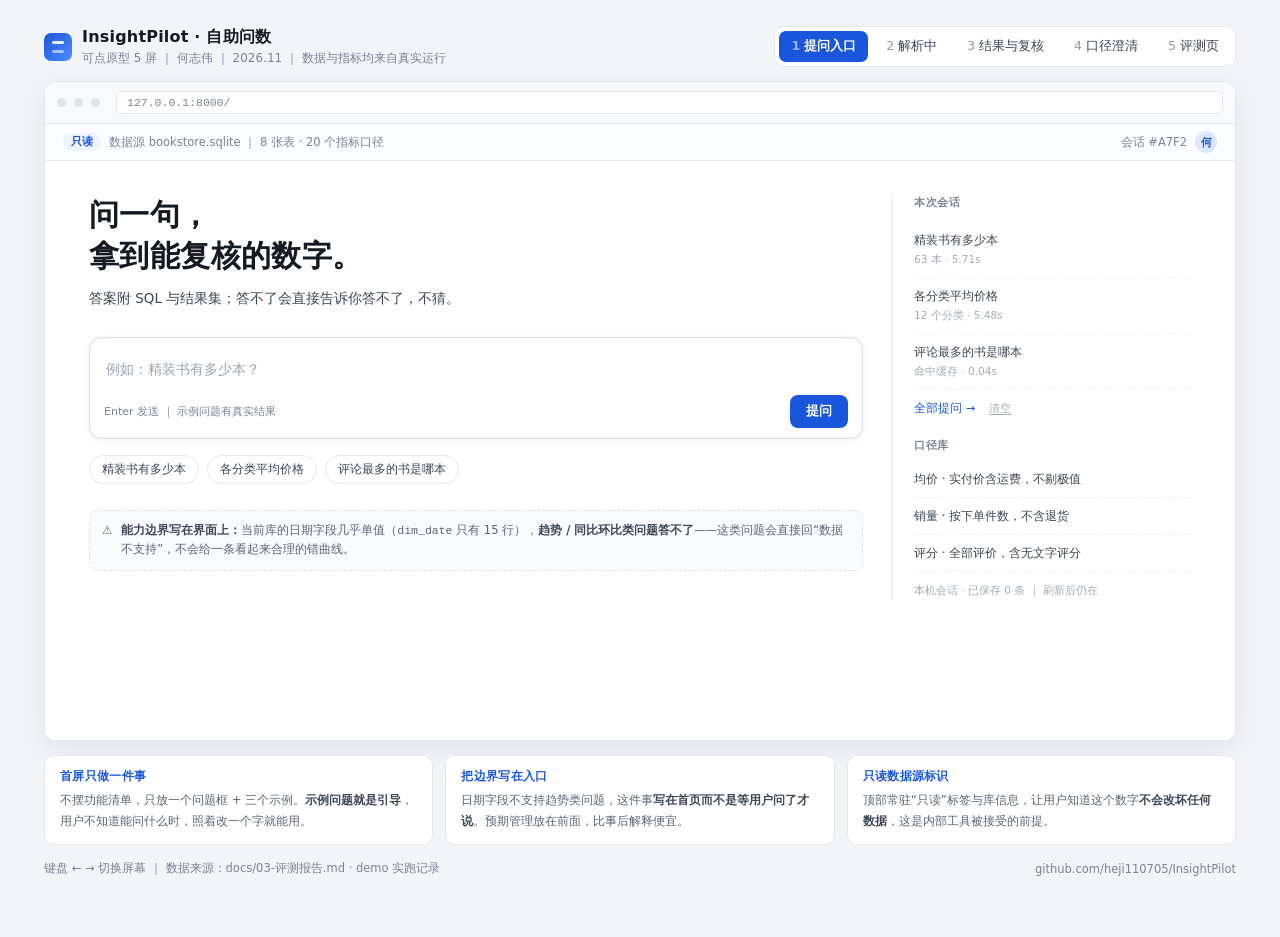
==== prototype/index.html @ 99d11449 "原型：手机端标签栏改为换行，五项全部可见" ====
<!DOCTYPE html>
<html lang="zh-CN">
<head>
<meta charset="utf-8">
<meta name="viewport" content="width=device-width, initial-scale=1">
<title>InsightPilot · 可点原型（5 屏）</title>
<style>
  :root{
    --blue:#1a56db; --blue-weak:#eef4ff; --ink:#141a22; --ink2:#3d4655; --mut:#7b8494;
    --line:#e3e8ef; --bg:#f2f4f8; --ok:#0f7b4f; --ok-weak:#e9f7f0; --warn:#a8620a; --warn-weak:#fdf4e3;
  }
  *{box-sizing:border-box}
  html,body{margin:0;padding:0;background:var(--bg);color:var(--ink);
    font-family:"Microsoft YaHei","PingFang SC",system-ui,-apple-system,sans-serif;}
  .wrap{max-width:1240px;margin:0 auto;padding:26px 24px 60px;}

  /* 顶部 */
  .top{display:flex;align-items:flex-end;justify-content:space-between;gap:20px;flex-wrap:wrap;margin-bottom:14px;}
  .brand{display:flex;align-items:center;gap:10px;}
  .logo{width:28px;height:28px;border-radius:7px;background:linear-gradient(135deg,#1a56db,#4f8bff);position:relative;}
  .logo::after{content:"";position:absolute;inset:8px 8px auto;height:3px;border-radius:2px;background:#fff;opacity:.9;}
  .logo::before{content:"";position:absolute;left:8px;right:8px;bottom:8px;height:3px;border-radius:2px;background:#fff;opacity:.55;}
  h1.title{font-size:16px;margin:0;font-weight:700;letter-spacing:.2px;}
  .sub{font-size:12px;color:var(--mut);margin-top:2px;}
  .tabs{display:flex;gap:6px;background:#fff;border:1px solid var(--line);padding:4px;border-radius:10px;}
  .tab{border:0;background:transparent;font-family:inherit;font-size:12.5px;color:var(--ink2);
    padding:7px 12px;border-radius:7px;cursor:pointer;transition:.15s;white-space:nowrap;}
  .tab:hover{background:#f4f6fa;}
  .tab.on{background:var(--blue);color:#fff;font-weight:700;}
  .tab .n{opacity:.55;margin-right:4px;font-variant-numeric:tabular-nums;}

  /* 画板 */
  .board{background:#fff;border:1px solid var(--line);border-radius:12px;overflow:hidden;box-shadow:0 8px 26px rgba(18,28,45,.07);}
  .chrome{display:flex;align-items:center;gap:8px;padding:9px 12px;background:#f7f9fc;border-bottom:1px solid var(--line);}
  .dot{width:9px;height:9px;border-radius:50%;background:#dfe4ec;}
  .url{flex:1;margin-left:8px;font-size:11.5px;color:var(--mut);background:#fff;border:1px solid var(--line);
    border-radius:6px;padding:4px 10px;font-family:ui-monospace,Consolas,monospace;}
  .stage{position:relative;height:616px;background:#fff;overflow:hidden;}
  .screen{position:absolute;inset:0;display:none;flex-direction:column;}
  .screen.on{display:flex;}

  /* 通用组件 */
  .sbar{display:flex;align-items:center;justify-content:space-between;padding:7px 18px;border-bottom:1px solid var(--line);
    font-size:11.5px;color:var(--mut);background:#fcfdfe;}
  .sbar .l{display:flex;align-items:center;gap:8px;}
  .pill{background:var(--blue-weak);color:var(--blue);border-radius:999px;padding:2px 8px;font-size:10.5px;font-weight:700;}
  .pill.ok{background:var(--ok-weak);color:var(--ok);}
  .pill.warn{background:var(--warn-weak);color:var(--warn);}
  .ava{width:22px;height:22px;border-radius:50%;background:#dbe6ff;color:var(--blue);font-size:11px;
    display:grid;place-items:center;font-weight:700;}

  /* S1 首页 */
  .hero{flex:1;display:grid;grid-template-columns:1fr 300px;gap:28px;padding:34px 44px 26px;align-items:start;}
  .hero h2{font-size:30px;line-height:1.35;margin:0 0 10px;letter-spacing:.4px;}
  .hero p.lead{font-size:13.5px;color:var(--ink2);line-height:1.85;margin:0 0 26px;}
  .askbox{border:1.5px solid #d6dde8;border-radius:12px;padding:14px 14px 10px;background:#fff;
    box-shadow:0 2px 10px rgba(20,30,50,.04);}
  .askbox .ph{font-size:13.5px;color:#9aa4b2;padding:6px 2px 16px;}
  .askrow{display:flex;align-items:center;justify-content:space-between;}
  .askrow .hint{font-size:11px;color:var(--mut);}
  .btn{background:var(--blue);color:#fff;border:0;border-radius:8px;padding:8px 16px;font-size:12.5px;
    font-family:inherit;font-weight:700;cursor:pointer;}
  .btn.ghost{background:#fff;color:var(--ink2);border:1px solid var(--line);font-weight:400;}
  .chips{display:flex;gap:8px;margin-top:16px;flex-wrap:wrap;}
  .chipx{border:1px solid var(--line);background:#fff;border-radius:999px;padding:6px 12px;font-size:11.5px;
    color:var(--ink2);cursor:pointer;}
  .chipx:hover{border-color:#bcd0f5;color:var(--blue);}
  .edge{margin-top:26px;display:flex;gap:9px;align-items:flex-start;background:#fafbfd;border:1px dashed #dbe1ea;
    border-radius:9px;padding:10px 12px;font-size:11.5px;color:#5b6575;line-height:1.7;}
  .edge b{color:#3d4655;}
  .side{border-left:1px solid var(--line);padding-left:22px;}
  .side h4{font-size:11px;color:var(--mut);font-weight:700;letter-spacing:.6px;margin:0 0 12px;text-transform:uppercase;}
  .qitem{padding:9px 0;border-bottom:1px dashed #eceff4;font-size:12px;color:var(--ink2);line-height:1.5;}
  .qitem span{display:block;font-size:10.5px;color:#a2abb8;margin-top:3px;}

  /* S2 解析 */
  .qbar{padding:22px 34px 16px;border-bottom:1px solid var(--line);}
  .bubble{display:inline-block;background:var(--blue);color:#fff;font-size:13.5px;padding:10px 15px;border-radius:12px 12px 12px 3px;}
  .split{flex:1;display:grid;grid-template-columns:1fr 340px;gap:0;overflow:hidden;}
  .steps{padding:20px 30px;overflow:auto;}
  .step{display:flex;gap:12px;padding:11px 0;position:relative;}
  .step:not(:last-child)::before{content:"";position:absolute;left:9px;top:32px;bottom:-2px;width:1.5px;background:#e8ecf2;}
  .mk{width:19px;height:19px;border-radius:50%;flex:0 0 19px;display:grid;place-items:center;font-size:10px;
    background:#e8ecf2;color:#9aa4b2;font-weight:700;z-index:1;}
  .step.done .mk{background:var(--ok);color:#fff;}
  .step.run .mk{background:var(--blue);color:#fff;}
  .step h5{margin:1px 0 3px;font-size:12.8px;font-weight:700;color:var(--ink);}
  .step p{margin:0;font-size:11.5px;color:#6b7484;line-height:1.65;}
  .step.todo h5,.step.todo p{color:#a8b1bd;}
  .spin{display:inline-block;width:9px;height:9px;border:1.6px solid rgba(255,255,255,.45);
    border-top-color:#fff;border-radius:50%;animation:sp .8s linear infinite;}
  @keyframes sp{to{transform:rotate(360deg)}}
  .trace{border-left:1px solid var(--line);background:#fbfcfe;padding:16px 18px;overflow:auto;}
  .trace h4{font-size:10.5px;color:var(--mut);margin:0 0 10px;letter-spacing:.6px;}
  .log{font-family:ui-monospace,Consolas,monospace;font-size:10.5px;line-height:1.9;color:#54606f;white-space:pre-wrap;}

  /* S3 结果 */
  .res{flex:1;display:grid;grid-template-columns:1fr 300px;overflow:hidden;}
  .resmain{padding:22px 32px;overflow:auto;}
  .sum{font-size:12.5px;color:var(--mut);}
  .big{font-size:52px;font-weight:700;line-height:1.05;letter-spacing:-1px;margin:6px 0 4px;}
  .big small{font-size:15px;font-weight:400;color:var(--ink2);letter-spacing:0;margin-left:8px;}
  .concl{font-size:13.5px;line-height:1.8;color:var(--ink);margin:2px 0 16px;}
  table.rt{width:100%;border-collapse:collapse;font-size:12px;margin-top:4px;}
  table.rt th{background:#f6f8fb;color:#4a5566;font-weight:700;text-align:left;padding:7px 10px;border-bottom:1px solid var(--line);}
  table.rt td{padding:8px 10px;border-bottom:1px solid #f0f3f7;font-variant-numeric:tabular-nums;}
  .meta2{font-size:10.5px;color:#9aa4b2;margin-top:6px;}
  .code{margin-top:14px;background:#0f1720;border-radius:9px;padding:12px 14px;position:relative;}
  .code .t{font-size:10px;color:#7f8c9b;letter-spacing:.8px;margin-bottom:7px;}
  .code pre{margin:0;font-family:ui-monospace,Consolas,monospace;font-size:11.5px;line-height:1.75;color:#d6e2f0;white-space:pre-wrap;}
  .code .k{color:#7fb3ff;} .code .s{color:#8fd6a8;}
  .note{margin-top:12px;font-size:11px;color:#6b7484;line-height:1.8;background:#fafbfd;border-radius:8px;padding:9px 11px;border:1px solid #eef1f6;}
  .note b{color:var(--ink2);}
  .acts{display:flex;gap:8px;margin-top:14px;}
  .act{font-size:11.5px;color:var(--ink2);border:1px solid var(--line);background:#fff;border-radius:7px;padding:6px 11px;cursor:pointer;}

  /* S4 澄清 */
  .clar{padding:24px 34px;flex:1;overflow:auto;}
  .warnbar{display:flex;gap:10px;background:var(--warn-weak);border:1px solid #f3e2c0;border-radius:9px;
    padding:11px 13px;font-size:12px;color:#7a4a06;line-height:1.7;margin:16px 0 6px;}
  .opts{display:grid;gap:9px;margin-top:14px;}
  .opt{display:flex;align-items:flex-start;gap:11px;border:1.4px solid var(--line);border-radius:10px;padding:12px 14px;cursor:pointer;background:#fff;}
  .opt.on{border-color:var(--blue);background:#f7faff;}
  .radio{width:15px;height:15px;border-radius:50%;border:1.6px solid #c8d1de;flex:0 0 15px;margin-top:2px;position:relative;}
  .opt.on .radio{border-color:var(--blue);}
  .opt.on .radio::after{content:"";position:absolute;inset:3.2px;border-radius:50%;background:var(--blue);}
  .opt h5{margin:0 0 3px;font-size:12.8px;}
  .opt p{margin:0;font-size:11.3px;color:#6b7484;line-height:1.6;}
  .footbar{margin-top:20px;display:flex;align-items:center;justify-content:space-between;gap:12px;
    border-top:1px solid var(--line);padding-top:14px;}

  /* S5 评测 */
  .eval{padding:22px 32px;flex:1;overflow:auto;}
  .cards{display:grid;grid-template-columns:repeat(4,1fr);gap:12px;}
  .kpi{border:1px solid var(--line);border-radius:10px;padding:13px 14px;background:#fff;}
  .kpi .lb{font-size:10.5px;color:var(--mut);letter-spacing:.4px;}
  .kpi .v{font-size:24px;font-weight:700;margin-top:5px;letter-spacing:-.5px;}
  .kpi .d{font-size:10.5px;color:var(--ok);margin-top:3px;}
  table.ev{width:100%;border-collapse:collapse;font-size:12px;margin-top:18px;}
  table.ev th{background:#f6f8fb;color:#4a5566;text-align:left;padding:8px 10px;border-bottom:1px solid var(--line);font-size:11.5px;}
  table.ev td{padding:8px 10px;border-bottom:1px solid #f0f3f7;font-variant-numeric:tabular-nums;}
  table.ev tr.best td{background:#f4fbf7;font-weight:700;}
  .cap{font-size:11px;color:#6b7484;margin-top:12px;line-height:1.8;}
  .bars{display:grid;grid-template-columns:repeat(6,1fr);gap:14px;margin-top:10px;align-items:end;}
  .bar .bt{height:64px;background:#f1f4f9;border-radius:5px;display:flex;align-items:flex-end;overflow:hidden;}
  .bar .bt i{display:block;width:100%;background:linear-gradient(180deg,#4f8bff,#1a56db);border-radius:5px;transition:.3s;}
  .bar span{display:block;text-align:center;font-size:10.5px;color:#7b8494;margin-top:5px;font-variant-numeric:tabular-nums;}

  /* 说明区 */
  .notes{margin-top:14px;display:grid;grid-template-columns:repeat(3,1fr);gap:12px;}
  .ncard{background:#fff;border:1px solid var(--line);border-radius:10px;padding:13px 15px;}
  .ncard h6{margin:0 0 6px;font-size:11.5px;color:var(--blue);letter-spacing:.3px;}
  .ncard p{margin:0;font-size:11.8px;color:#5b6575;line-height:1.75;}
  .ncard p b{color:var(--ink2);}
  .foot{display:flex;justify-content:space-between;align-items:center;margin-top:16px;font-size:11.5px;color:var(--mut);}
  @media (max-width:1100px){
    .stage{height:auto;min-height:616px}
    .hero,.split,.res{grid-template-columns:1fr}
    .side,.trace{border-left:0;border-top:1px solid var(--line)}
    .cards{grid-template-columns:repeat(2,1fr)}
    .notes{grid-template-columns:1fr}
  }

  /* 手机：HR 大概率用手机点开，优先保证不溢出、能读、能点 */
  @media (max-width:640px){
    html,body{overflow-x:hidden;max-width:100vw}
    .wrap{padding:14px 12px 34px}
    .top{margin-bottom:10px;gap:10px}
    h1.title{font-size:15px}
    .sub{font-size:11px;line-height:1.5}
    .tabs{width:100%;flex-wrap:wrap;gap:6px;justify-content:flex-start;overflow:visible}
    .tabs::-webkit-scrollbar{display:none}
    .tab{flex:0 0 auto;font-size:12px;padding:7px 10px}
    .stage{height:auto;min-height:0;overflow:visible}
    .screen{position:static;inset:auto}
    .hero{padding:20px 16px 18px;gap:18px}
    .hero h2{font-size:22px;line-height:1.42;margin-bottom:8px}
    .hero p.lead{font-size:12.5px;line-height:1.75;margin-bottom:18px}
    .side{padding-left:0;padding-top:16px}
    .split,.res{overflow:visible}
    .res>*,.split>*{min-width:0}
    .trace{padding:12px 14px;border-left:0}
    .cards{grid-template-columns:1fr}
    .notes{grid-template-columns:1fr}
    .sbar{padding:6px 12px;gap:8px;flex-wrap:wrap}
    table{font-size:11px}
    td,th{padding:5px 6px}
    pre,.sql,.code,code{font-size:11px;overflow-x:auto}
    .board{border-radius:10px}
    .chrome{padding:7px 10px}
    .url{font-size:10.5px;padding:3px 8px}
    img{max-width:100%}
    .acts{flex-wrap:wrap;gap:7px}
    .act{flex:0 0 auto;white-space:nowrap;font-size:11px;padding:6px 10px}
  }
  /* ---------- 会话存储（本机持久化） ---------- */
  .askbox input.qin{width:100%;border:0;outline:0;background:transparent;font-family:inherit;
    font-size:13.5px;color:var(--ink);padding:6px 2px 14px;line-height:1.7;}
  .askbox input.qin::placeholder{color:#9aa4b2;}
  .askbox.err{border-color:#e2b0a6;background:#fffbfa;}
  .qmsg{font-size:11.5px;line-height:1.65;padding:7px 10px;border-radius:6px;margin-top:10px;
    background:#fdf2ef;border-left:2.5px solid #d97757;color:#8f3a26;}
  .qmsg.ok{background:#eff8f3;border-left-color:#35a06a;color:#1f6b45;}
  .qmsg b{font-weight:700;}
  .sidenote{font-size:10.5px;color:#a2abb8;margin-top:10px;line-height:1.65;}
  .clearx{font-size:10.5px;color:#a2abb8;cursor:pointer;border:0;background:0;padding:0;
    font-family:inherit;text-decoration:underline;text-underline-offset:2px;}
  .clearx:hover{color:#d97757;}
  .qitem.mine span{color:#4f7fbf;}
  .qitem.miss span{color:#c0705a;}
  .flash{animation:fl 1.2s ease;}
  @keyframes fl{0%{background:#eef4ff}100%{background:transparent}}
</style>
</head>
<body>
<div class="wrap">

  <div class="top">
    <div class="brand">
      <div class="logo"></div>
      <div>
        <h1 class="title">InsightPilot · 自助问数</h1>
        <div class="sub">可点原型 5 屏 ｜ 何志伟 ｜ 2026.11 ｜ 数据与指标均来自真实运行</div>
      </div>
    </div>
    <div class="tabs" id="tabs">
      <button class="tab on" data-i="0"><span class="n">1</span>提问入口</button>
      <button class="tab" data-i="1"><span class="n">2</span>解析中</button>
      <button class="tab" data-i="2"><span class="n">3</span>结果与复核</button>
      <button class="tab" data-i="3"><span class="n">4</span>口径澄清</button>
      <button class="tab" data-i="4"><span class="n">5</span>评测页</button>
    </div>
  </div>

  <div class="board">
    <div class="chrome">
      <div class="dot"></div><div class="dot"></div><div class="dot"></div>
      <div class="url" id="url">127.0.0.1:8000/</div>
    </div>

    <div class="stage" id="stage">

      <!-- ============ 1 首页 ============ -->
      <section class="screen on">
        <div class="sbar">
          <div class="l"><span class="pill">只读</span><span>数据源 bookstore.sqlite ｜ 8 张表 · 20 个指标口径</span></div>
          <div class="l"><span>会话 #A7F2</span><span class="ava">何</span></div>
        </div>
        <div class="hero">
          <div>
            <h2>问一句，<br>拿到能复核的数字。</h2>
            <p class="lead">答案附 SQL 与结果集；答不了会直接告诉你答不了，不猜。</p>
            <div class="askbox" id="askbox">
              <input class="qin" id="qin" type="text" autocomplete="off" spellcheck="false"
                     placeholder="例如：精装书有多少本？" aria-label="输入你的问题">
              <div class="askrow">
                <div class="hint">Enter 发送 ｜ 示例问题有真实结果</div>
                <button class="btn" id="askbtn">提问</button>
              </div>
            </div>
            <div class="qmsg" id="qmsg" hidden></div>
            <div class="chips">
              <div class="chipx">精装书有多少本</div>
              <div class="chipx">各分类平均价格</div>
              <div class="chipx">评论最多的书是哪本</div>
            </div>
            <div class="edge">
              <div>⚠</div>
              <div><b>能力边界写在界面上：</b>当前库的日期字段几乎单值（<code>dim_date</code> 只有 15 行），<b>趋势 / 同比环比类问题答不了</b>——这类问题会直接回“数据不支持”，不会给一条看起来合理的错曲线。</div>
            </div>
          </div>
          <div class="side">
            <h4>本次会话</h4>
            <div id="turns"></div>
            <div style="margin-top:12px;display:flex;align-items:center;gap:14px">
              <span style="font-size:11.5px;color:var(--blue)">全部提问 →</span>
              <button class="clearx" id="clear" type="button">清空</button>
            </div>
            <h4 style="margin:22px 0 8px">口径库</h4>
            <div id="calibers"></div>
            <div class="sidenote" id="storenote">会话记录加载中…</div>
          </div>
        </div>
      </section>

      <!-- ============ 2 解析中 ============ -->
      <section class="screen">
        <div class="qbar"><div class="bubble">精装书有多少本？</div></div>
        <div class="split">
          <div class="steps">
            <div class="step done"><div class="mk">✓</div><div><h5>理解意图</h5><p>query ｜ 单轮问数 ｜ 无歧义，直接进入取数</p></div></div>
            <div class="step done"><div class="mk">✓</div><div><h5>召回语义层</h5><p>8 张表卡片命中 3 张 ｜ 20 个指标命中 2 个 ｜ 24 条范例 SQL 取 2 条 ｜ token 预算裁剪后 1.8k</p></div></div>
            <div class="step done"><div class="mk">✓</div><div><h5>生成 SQL</h5><p>选中 <code>dim_book</code>，投影 binding + count，条件 binding = '精装'</p></div></div>
            <div class="step done"><div class="mk">✓</div><div><h5>安全校验</h5><p>单条 SELECT ✓ ｜ 表白名单 ✓ ｜ 无 CTE ｜ 已补 LIMIT 5000 ｜ 只读连接</p></div></div>
            <div class="step run"><div class="mk"><span class="spin"></span></div><div><h5>执行查询</h5><p>只读 URI 执行中…</p></div></div>
            <div class="step todo"><div class="mk">6</div><div><h5>解读与自检</h5><p>判型 → 选图 → 结论绑定结果集 → Critic 三查</p></div></div>
            <div class="note" style="margin-left:31px;margin-top:6px">本次执行限时 30s；超时会中止并保留 trace，不会留下半截结果。</div>
          </div>
          <div class="trace">
            <h4>实时 TRACE</h4>
            <div class="log">[00.00] intent       query / single
[00.31] recall       tables=3 metrics=2
[00.31] recall       fewshots=2 tokens=1832
[00.94] sql_gen      dim_book / 42 tok
[00.95] guard        select=1 tables=ok
[00.96] guard        limit=5000 readonly
[01.02] execute      running ...
</div>
          </div>
        </div>
      </section>

      <!-- ============ 3 结果 ============ -->
      <section class="screen">
        <div class="sbar">
          <div class="l"><span>精装书有多少本？</span></div>
          <div class="l"><span class="pill ok">已复核</span><span>5.71s</span></div>
        </div>
        <div class="res">
          <div class="resmain">
            <div class="sum">共 1 行结果</div>
            <div class="big">63<small>本</small></div>
            <div class="concl">当前库共有 <b>63 本精装书</b>，占全部在架图书的 12.9%。</div>

            <table class="rt">
              <tr><th style="width:45%">binding（装帧）</th><th>count</th></tr>
              <tr><td>精装</td><td>63</td></tr>
            </table>
            <div class="meta2">返回 1 行 · 耗时 5.71s · 缓存未命中 · 扫描行数 494</div>

            <div class="code">
              <div class="t">生成的 SQL（可复制复核）</div>
<pre><span class="k">SELECT</span> COUNT(*) <span class="k">AS</span> count
<span class="k">FROM</span> dim_book
<span class="k">WHERE</span> binding = <span class="s">'精装'</span>;</pre>
            </div>

            <div class="note"><b>口径脚注：</b>装帧取自 <code>dim_book.binding</code>，“精装”不含“精装典藏”等变体；统计范围为全部在架图书，不做时间过滤。</div>

            <div class="acts">
              <div class="act">复制 SQL</div><div class="act">导出 CSV</div><div class="act">看执行计划</div><div class="act">换口径重算</div><div class="act">看本轮 trace</div>
            </div>
            <div style="margin-top:20px;font-size:11px;color:#9aa4b2;letter-spacing:.4px">你可能还想问</div>
            <div class="chips" style="margin-top:8px">
              <div class="chipx">平装有多少本</div>
              <div class="chipx">精装与平装的平均价格差多少</div>
              <div class="chipx">精装书里评分最高的是哪本</div>
            </div>
          </div>
          <div class="trace">
            <h4>本轮节点耗时</h4>
            <div class="log">intent      310 ms
recall      630 ms
sql_gen     630 ms
guard        20 ms
execute    4120 ms
interpret    — 
</div>
            <div style="margin-top:14px;font-size:11px;color:#6b7484;line-height:1.8">
              数字由代码计算并回查结果集，模型不口述数字；自检不通过会打回重算。
            </div>
          </div>
        </div>
      </section>

      <!-- ============ 4 口径澄清 ============ -->
      <section class="screen">
        <div class="qbar"><div class="bubble">各分类平均价格</div></div>
        <div class="clar">
          <div class="warnbar">
            <div>◐</div>
            <div><b>已采用默认口径并标注：</b>均价 = 实付价（含运费），不剔除极值。结果会带这句脚注；如需调整可在下方切换，或直接按默认出结果。</div>
          </div>

          <div class="opts">
            <label class="opt on"><div class="radio"></div><div>
              <h5>默认口径（推荐）</h5>
              <p>均价 = 实付价含运费；不剔除极值；统计全部在架图书。与团队既有报表口径一致。</p>
            </div></label>
            <label class="opt"><div class="radio"></div><div>
              <h5>剔除极值（1% – 99%）</h5>
              <p>适合比较不同分类的价格中枢，避免单品极端价格拉高均值。</p>
            </div></label>
            <label class="opt"><div class="radio"></div><div>
              <h5>仅统计在架图书</h5>
              <p>排除下架与缺货书目，适合对外汇报。</p>
            </div></label>
          </div>

          <div class="footbar">
            <div style="font-size:11.3px;color:#6b7484;line-height:1.7;max-width:440px">
              只有<b>涉及不同表、会算错数</b>时才回问用户；其余一律给默认口径 + 脚注。
              连问三次以上，用户就不会再用第二次。
            </div>
            <div style="display:flex;gap:8px">
              <button class="btn ghost">改完再算</button>
              <button class="btn">按默认口径出结果</button>
            </div>
          </div>
        </div>
      </section>

      <!-- ============ 5 评测页 ============ -->
      <section class="screen">
        <div class="sbar">
          <div class="l"><span>评测 /eval</span><span class="pill">60 题 × 4 配置 × 2 轮</span></div>
          <div class="l"><span>最近一次：2026.11</span></div>
        </div>
        <div class="eval">
          <div class="cards">
            <div class="kpi"><div class="lb">答对率 EX</div><div class="v">50.0%</div><div class="d">规则基线 18.3% → 2.7×</div></div>
            <div class="kpi"><div class="lb">p50 延迟</div><div class="v">5.75s</div><div class="d">同问命中缓存 0.04s</div></div>
            <div class="kpi"><div class="lb">单题成本</div><div class="v">¥0.0052</div><div class="d">全链路 token 记账</div></div>
            <div class="kpi"><div class="lb">安全用例</div><div class="v">54 / 54</div><div class="d">写操作 / ATTACH / PRAGMA 全拦截</div></div>
          </div>

          <table class="ev">
            <tr><th style="width:34%">配置</th><th>答对率 EX</th><th>p50</th><th>单题成本</th></tr>
            <tr class="best"><td>full（完整 6 Agent）</td><td>50.0%（30/60）</td><td>5748 ms</td><td>¥0.0052</td></tr>
            <tr><td>no_critic（关闭自检）</td><td>50.0%（30/60）</td><td>5391 ms</td><td>¥0.0052</td></tr>
            <tr><td>no_schema（去掉相关性排序）</td><td>46.7%（28/60）</td><td>5616 ms</td><td>¥0.0056</td></tr>
            <tr><td>single（单 Agent）</td><td>45.0%（27/60）</td><td>—</td><td>—</td></tr>
            <tr><td>规则基线（正则 + 模板）</td><td>18.3%</td><td>—</td><td>—</td></tr>
          </table>

          <div class="cap">
            <b>怎么用这张表：</b>两轮重复运行的波动是 <b>0 – 3.4pp</b>，所以小于 3.4 个百分点的差异不算改进；
            full 与 no_critic 同为 50.0%，说明当前题集上自检环节还没带来净收益——这一条已记入 V2 待办，而不是从表里删掉。
            <div style="margin-top:20px;font-size:11px;color:#9aa4b2;letter-spacing:.4px">按难度分 6 档（每档 10 题，由易到难）</div>
            <div class="bars">
              <div class="bar"><div class="bt"><i style="height:90%"></i></div><span>90%</span></div>
              <div class="bar"><div class="bt"><i style="height:70%"></i></div><span>70%</span></div>
              <div class="bar"><div class="bt"><i style="height:60%"></i></div><span>60%</span></div>
              <div class="bar"><div class="bt"><i style="height:50%"></i></div><span>50%</span></div>
              <div class="bar"><div class="bt"><i style="height:20%"></i></div><span>20%</span></div>
              <div class="bar"><div class="bt"><i style="height:10%"></i></div><span>10%</span></div>
            </div>
          </div>
        </div>
      </section>

    </div>
  </div>

  <div class="notes" id="notes"></div>

  <div class="foot">
    <div>键盘 ← → 切换屏幕 ｜ 数据来源：docs/03-评测报告.md · demo 实跑记录</div>
    <div>github.com/heji110705/InsightPilot</div>
  </div>
</div>

<script>
const NOTES = [
  [["首屏只做一件事","不摆功能清单，只放一个问题框 + 三个示例。<b>示例问题就是引导</b>，用户不知道能问什么时，照着改一个字就能用。"],
   ["把边界写在入口","日期字段不支持趋势类问题，这件事<b>写在首页而不是等用户问了才说</b>。预期管理放在前面，比事后解释便宜。"],
   ["只读数据源标识","顶部常驻“只读”标签与库信息，让用户知道这个数字<b>不会改坏任何数据</b>，这是内部工具被接受的前提。"]],
  [["进度要可解释","六个节点逐一显示<b>而不是一个转圈</b>：用户能看到卡在哪一步，也知道系统在做什么，等 5 秒不会觉得死机。"],
   ["召回结果透明","命中几张表卡片、几个指标都写出来，<b>答错时可追到召回环节</b>，而不是只看到一条错 SQL。"],
   ["trace 右边常驻","每步耗时与关键参数实时落盘，<b>右侧就是排障入口</b>，也是后续做失败归因的数据源。"]],
  [["结论绑数字","结论句里的 63 和 12.9% <b>都由代码从结果集算出</b>，模型只负责组织语言，杜绝编数。"],
   ["SQL 可复制","把 SQL 摆在答案下面而不是藏进“高级”，<b>可复核是产品的核心卖点</b>，不是技术细节。"],
   ["口径脚注必带","每个答案都挂口径说明：取哪个字段、含不含变体、有没有时间过滤。<b>这是“敢用”的来源</b>。"]],
  [["默认口径 + 标注","模糊词不追问，先给标注过的答案。<b>追问是打断，打断三次用户就走</b>。"],
   ["只在会算错时回问","判据很具体：涉及不同表、口径差异会改变数字。<b>其余一律默认</b>，把选择权留在结果页。"],
   ["选项写清后果","每个口径都说明“什么时候该用它”，而不是只给三个名词。<b>用户不懂口径，但懂自己的场景</b>。"]],
  [["指标放在产品里","评测不是写给人看的文档，<b>而是产品内的一个页面</b>：每次改版都能立刻看到四个护栏指标。"],
   ["波动先行","先声明两轮波动 0–3.4pp，<b>再谈提升</b>。否则任何 1 个点的变化都能被说成进步。"],
   ["不利结论不删","full 与 no_critic 打平这件事<b>留在表里并写进待办</b>，比藏起来更能说明这套评测是可信的。"]]
];

const tabs = [...document.querySelectorAll('.tab')];
const screens = [...document.querySelectorAll('.screen')];
const urls = ['127.0.0.1:8000/','127.0.0.1:8000/ask','127.0.0.1:8000/turn/A7F2','127.0.0.1:8000/ask?clarify=1','127.0.0.1:8000/eval'];
const notesEl = document.getElementById('notes');
const urlEl = document.getElementById('url');

function show(i){
  tabs.forEach((t,k)=>t.classList.toggle('on',k===i));
  screens.forEach((s,k)=>s.classList.toggle('on',k===i));
  urlEl.textContent = urls[i];
  notesEl.innerHTML = NOTES[i].map(([h,p])=>`<div class="ncard"><h6>${h}</h6><p>${p}</p></div>`).join('');
}
tabs.forEach(t=>t.addEventListener('click',()=>show(+t.dataset.i)));
document.addEventListener('keydown',e=>{
  const cur = tabs.findIndex(t=>t.classList.contains('on'));
  if(e.key==='ArrowRight') show((cur+1)%5);
  if(e.key==='ArrowLeft') show((cur+4)%5);
});
show(0);
/* ============ 会话存储：本机持久化（云服务未开通时的落地实现） ============ */
(function(){
  const KEY = 'insightpilot.prototype.v1';
  const SEED_TURNS = [
    { q:'精装书有多少本',      r:'63 本 · 5.71s' },
    { q:'各分类平均价格',      r:'12 个分类 · 5.48s' },
    { q:'评论最多的书是哪本',  r:'命中缓存 · 0.04s' }
  ];
  const SEED_CAL = ['均价 · 实付价含运费，不剔极值','销量 · 按下单件数，不含退货','评分 · 全部评价，含无文字评分'];
  const ANSWERS  = { '精装书有多少本':'63 本 · 5.71s', '各分类平均价格':'12 个分类 · 5.48s', '评论最多的书是哪本':'命中缓存 · 0.04s' };

  let ok = true;
  try { window.localStorage.setItem(KEY+'__t','1'); window.localStorage.removeItem(KEY+'__t'); } catch(e){ ok = false; }

  function fresh(){ return { v:1, turns: SEED_TURNS.map(function(t){ return { q:t.q, r:t.r }; }), misses: [], calibers: SEED_CAL.slice() }; }
  function read(){
    if(!ok) return null;
    try{
      const raw = window.localStorage.getItem(KEY);
      if(!raw) return null;
      const st = JSON.parse(raw);
      if(!st || !Array.isArray(st.turns) || !Array.isArray(st.calibers)) return null;
      if(!Array.isArray(st.misses)) st.misses = [];
      return st;
    }catch(e){ return null; }
  }
  function save(st){
    if(!ok) return false;
    try{ window.localStorage.setItem(KEY, JSON.stringify(st)); return true; }
    catch(e){ ok = false; return false; }
  }
  function state(){ const st = read(); if(st) return st; const f = fresh(); save(f); return f; }

  function esc(t){ return String(t).replace(/[&<>"]/g, function(c){
    return ({ '&':'&amp;', '<':'&lt;', '>':'&gt;', '"':'&quot;' })[c]; }); }
  function norm(t){ return String(t).replace(/[\s？?。.,，！!、]/g,'').toLowerCase(); }

  const turnsEl = document.getElementById('turns');
  const calEl   = document.getElementById('calibers');
  const noteEl  = document.getElementById('storenote');

  function render(){
    const st = state();
    turnsEl.innerHTML = st.turns.map(function(t){
      const cls  = 'qitem' + (t.mine ? (t.miss ? ' miss' : ' mine') : '');
      const meta = (t.miss ? '未命中 · 已回流语义层' : esc(t.r || '—')) + (t.mine ? ' · 本机记录' : '');
      return '<div class="' + cls + '">' + esc(t.q) + '<span>' + meta + '</span></div>';
    }).join('');
    calEl.innerHTML = st.calibers.map(function(c){ return '<div class="qitem">' + esc(c) + '</div>'; }).join('');
    const n = st.turns.filter(function(t){ return t.mine; }).length;
    noteEl.textContent = ok
      ? ('本机会话 · 已保存 ' + n + ' 条' + (st.misses.length ? (' · 未命中 ' + st.misses.length + ' 条') : '') + ' ｜ 刷新后仍在')
      : '当前浏览器禁用了本地存储，本次会话不会保留';
  }

  const qin = document.getElementById('qin');
  const btn = document.getElementById('askbtn');
  const box = document.getElementById('askbox');
  const msg = document.getElementById('qmsg');

  function say(html, good){
    msg.hidden = false;
    msg.className = 'qmsg' + (good ? ' ok' : '');
    msg.innerHTML = html;
  }

  function submit(){
    const v = qin.value.trim();
    if(!v){ box.classList.add('err'); qin.focus(); return; }
    box.classList.remove('err');
    const key = norm(v);
    let hit = null;
    Object.keys(ANSWERS).forEach(function(k){ if(norm(k) === key) hit = k; });
    const st = state();
    if(hit){
      st.turns = st.turns.filter(function(t){ return norm(t.q) !== norm(hit); });
      st.turns.unshift({ q: hit, r: ANSWERS[hit], mine: true });
      save(st); render(); qin.value = '';
      say('<b>已记入本次会话</b>（本机存储，刷新后仍在）。第 3 屏演示的就是这条问题的结果与复核。', true);
    }else{
      st.turns = st.turns.filter(function(t){ return norm(t.q) !== key; });
      st.turns.unshift({ q: v, r: '', miss: true, mine: true });
      st.misses = [v].concat(st.misses.filter(function(x){ return norm(x) !== key; })).slice(0, 20);
      save(st); render(); qin.value = '';
      say('<b>这条答不了。</b>原型没有接数据源，只有示例问题是真实运行结果；真实取数要在本地跑项目。已记入「未命中」，按设计回流语义层待补。', false);
    }
  }

  btn.addEventListener('click', submit);
  qin.addEventListener('keydown', function(e){ if(e.key === 'Enter'){ e.preventDefault(); submit(); } });
  qin.addEventListener('input', function(){ box.classList.remove('err'); });

  document.querySelectorAll('.chipx').forEach(function(c){
    c.addEventListener('click', function(){ qin.value = c.textContent.trim(); show(0); qin.focus(); });
  });

  document.getElementById('clear').addEventListener('click', function(){
    if(!window.confirm('清空本次会话的提问记录？（示例问题会恢复）')) return;
    save(fresh()); render(); say('已清空，示例问题已恢复。', true);
  });

  render();
})();
</script>
</body>
</html>
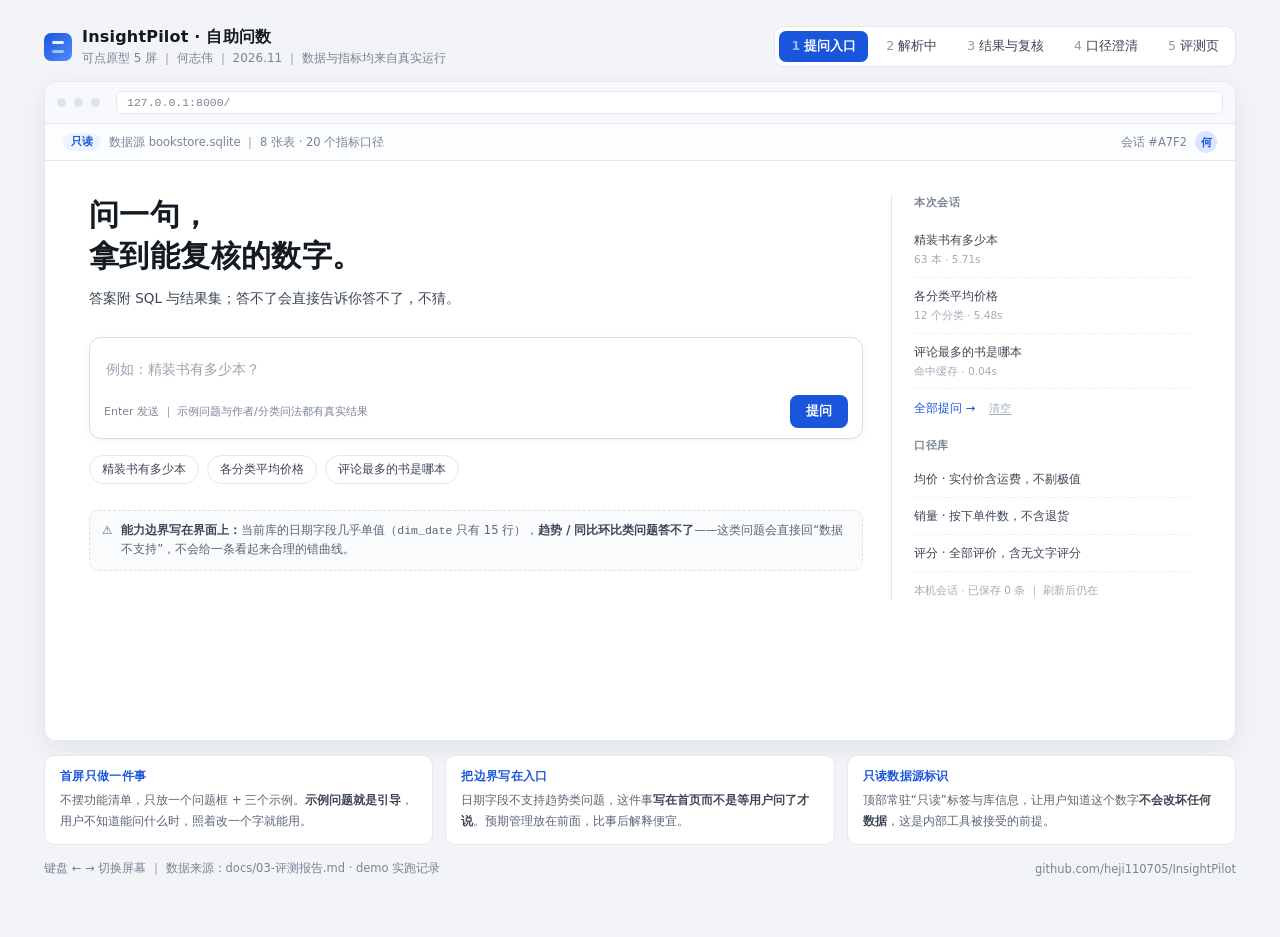
==== commit 90bdf3a0: "原型：加实体模板（作者/分类/装帧计数），老舍有几本等自然提问可答" ====
--- a/prototype/index.html
+++ b/prototype/index.html
@@ -4,6 +4,7 @@
 <meta charset="utf-8">
 <meta name="viewport" content="width=device-width, initial-scale=1">
 <title>InsightPilot · 可点原型（5 屏）</title>
+<link rel="icon" href="data:image/svg+xml,%3Csvg xmlns=%22http://www.w3.org/2000/svg%22 viewBox=%220 0 32 32%22%3E%3Crect width=%2232%22 height=%2232%22 rx=%228%22 fill=%22%231a56db%22/%3E%3Crect x=%228%22 y=%229%22 width=%2216%22 height=%223%22 rx=%221.5%22 fill=%22%23fff%22/%3E%3Crect x=%228%22 y=%2220%22 width=%2216%22 height=%223%22 rx=%221.5%22 fill=%22%23fff%22 opacity=%22.55%22/%3E%3C/svg%3E">
 <style>
   :root{
     --blue:#1a56db; --blue-weak:#eef4ff; --ink:#141a22; --ink2:#3d4655; --mut:#7b8494;
@@ -210,6 +211,43 @@
   .qitem.miss span{color:#c0705a;}
   .flash{animation:fl 1.2s ease;}
   @keyframes fl{0%{background:#eef4ff}100%{background:transparent}}
+
+  /* ---------- 结果卡（提问后主区出答案） ---------- */
+  .rcard{margin-top:14px;border:1px solid #dde4ee;border-radius:12px;background:#fff;
+    box-shadow:0 6px 20px rgba(20,30,50,.06);overflow:hidden;animation:rc .18s ease}
+  @keyframes rc{from{opacity:0;transform:translateY(4px)}to{opacity:1;transform:none}}
+  .rhead{display:flex;align-items:center;justify-content:space-between;gap:10px;padding:10px 14px;
+    background:#f7f9fc;border-bottom:1px solid var(--line)}
+  .rq{font-size:12.5px;font-weight:700;color:var(--ink);line-height:1.5}
+  .rq::before{content:"问";color:#9aa4b2;font-weight:400;margin-right:6px;font-size:10.5px}
+  .rpills{display:flex;align-items:center;gap:8px;font-size:11px;color:var(--mut);white-space:nowrap}
+  .rbody{padding:14px 16px 13px}
+  .rcard .big{font-size:40px;margin:3px 0 2px}
+  .rcard .concl{margin:4px 0 12px;font-size:13px;line-height:1.75}
+  .rcard table.rt{margin-top:0}
+  .rcard .meta2{margin-top:8px}
+  .rcard .note{margin-top:10px}
+  .sqlwrap{margin-top:10px;border:1px solid var(--line);border-radius:8px;overflow:hidden}
+  .sqlwrap>summary{cursor:pointer;list-style:none;font-size:11.5px;color:var(--ink2);padding:8px 11px;background:#fafbfd}
+  .sqlwrap>summary::-webkit-details-marker{display:none}
+  .sqlwrap>summary::before{content:"▸ ";color:var(--mut)}
+  .sqlwrap[open]>summary::before{content:"▾ "}
+  .sqlwrap .code{margin:0;border-radius:0}
+  .racts{display:flex;gap:8px;margin-top:12px;flex-wrap:wrap}
+  .act2{font-family:inherit;font-size:11.5px;color:var(--ink2);border:1px solid var(--line);background:#fff;
+    border-radius:7px;padding:6px 11px;cursor:pointer}
+  .act2:hover{border-color:#bcd0f5;color:var(--blue)}
+  .rcard.miss{border-color:#f0d5cc}
+  .rcard.miss .rhead{background:#fdf4f0;border-bottom-color:#f0dcd4}
+  .hero.answered{padding-top:20px}
+  .hero.answered h2,.hero.answered .lead,.hero.answered .edge{display:none}
+  .stage.tall{height:auto;min-height:616px}
+  .stage.tall .screen{position:static;inset:auto}
+  .clearx.arm{color:#d97757;font-weight:700;text-decoration:none}
+  .toast{position:fixed;left:50%;bottom:28px;transform:translateX(-50%) translateY(8px);background:#141a22;
+    color:#fff;font-size:12px;padding:9px 14px;border-radius:8px;opacity:0;pointer-events:none;
+    transition:.2s;z-index:99;max-width:82vw;text-align:center;line-height:1.6}
+  .toast.on{opacity:.95;transform:translateX(-50%)}
 </style>
 </head>
 <body>
@@ -254,11 +292,12 @@
               <input class="qin" id="qin" type="text" autocomplete="off" spellcheck="false"
                      placeholder="例如：精装书有多少本？" aria-label="输入你的问题">
               <div class="askrow">
-                <div class="hint">Enter 发送 ｜ 示例问题有真实结果</div>
+                <div class="hint">Enter 发送 ｜ 示例问题与作者/分类问法都有真实结果</div>
                 <button class="btn" id="askbtn">提问</button>
               </div>
             </div>
             <div class="qmsg" id="qmsg" hidden></div>
+            <div id="rcard" hidden aria-live="polite"></div>
             <div class="chips">
               <div class="chipx">精装书有多少本</div>
               <div class="chipx">各分类平均价格</div>
@@ -320,13 +359,13 @@
           <div class="resmain">
             <div class="sum">共 1 行结果</div>
             <div class="big">63<small>本</small></div>
-            <div class="concl">当前库共有 <b>63 本精装书</b>，占全部在架图书的 12.9%。</div>
+            <div class="concl">当前库共有 <b>63 本精装书</b>，占全部 250 本图书的 25.2%。</div>
 
             <table class="rt">
               <tr><th style="width:45%">binding（装帧）</th><th>count</th></tr>
               <tr><td>精装</td><td>63</td></tr>
             </table>
-            <div class="meta2">返回 1 行 · 耗时 5.71s · 缓存未命中 · 扫描行数 494</div>
+            <div class="meta2">返回 1 行 · 耗时 5.71s · 缓存未命中 · 扫描 250 行</div>
 
             <div class="code">
               <div class="t">生成的 SQL（可复制复核）</div>
@@ -335,7 +374,7 @@
 <span class="k">WHERE</span> binding = <span class="s">'精装'</span>;</pre>
             </div>
 
-            <div class="note"><b>口径脚注：</b>装帧取自 <code>dim_book.binding</code>，“精装”不含“精装典藏”等变体；统计范围为全部在架图书，不做时间过滤。</div>
+            <div class="note"><b>口径脚注：</b>装帧取自 <code>dim_book.binding</code>，“精装”不含“精装典藏”等变体；统计范围为全部 250 本图书，不做时间过滤。</div>
 
             <div class="acts">
               <div class="act">复制 SQL</div><div class="act">导出 CSV</div><div class="act">看执行计划</div><div class="act">换口径重算</div><div class="act">看本轮 trace</div>
@@ -458,7 +497,7 @@
   [["进度要可解释","六个节点逐一显示<b>而不是一个转圈</b>：用户能看到卡在哪一步，也知道系统在做什么，等 5 秒不会觉得死机。"],
    ["召回结果透明","命中几张表卡片、几个指标都写出来，<b>答错时可追到召回环节</b>，而不是只看到一条错 SQL。"],
    ["trace 右边常驻","每步耗时与关键参数实时落盘，<b>右侧就是排障入口</b>，也是后续做失败归因的数据源。"]],
-  [["结论绑数字","结论句里的 63 和 12.9% <b>都由代码从结果集算出</b>，模型只负责组织语言，杜绝编数。"],
+  [["结论绑数字","结论句里的 63 和 25.2% <b>都由代码从结果集算出</b>，模型只负责组织语言，杜绝编数。"],
    ["SQL 可复制","把 SQL 摆在答案下面而不是藏进“高级”，<b>可复核是产品的核心卖点</b>，不是技术细节。"],
    ["口径脚注必带","每个答案都挂口径说明：取哪个字段、含不含变体、有没有时间过滤。<b>这是“敢用”的来源</b>。"]],
   [["默认口径 + 标注","模糊词不追问，先给标注过的答案。<b>追问是打断，打断三次用户就走</b>。"],
@@ -482,115 +521,506 @@
   notesEl.innerHTML = NOTES[i].map(([h,p])=>`<div class="ncard"><h6>${h}</h6><p>${p}</p></div>`).join('');
 }
 tabs.forEach(t=>t.addEventListener('click',()=>show(+t.dataset.i)));
-document.addEventListener('keydown',e=>{
-  const cur = tabs.findIndex(t=>t.classList.contains('on'));
-  if(e.key==='ArrowRight') show((cur+1)%5);
-  if(e.key==='ArrowLeft') show((cur+4)%5);
-});
 show(0);
-/* ============ 会话存储：本机持久化（云服务未开通时的落地实现） ============ */
-(function(){
+/* ============ 结果渲染 + 会话存储（本机持久化，内存优先） ============ */
+(function () {
   const KEY = 'insightpilot.prototype.v1';
+  const MAX_TURNS = 30;
+
+  /* ------------------------------------------------------------------
+     内置问答：数字全部由 data/warehouse.sqlite 直接查询得到
+     （dim_book 250 行 / fact_comment 1976 行），SQL 原样附在结果里可复核。
+     耗时字段只有跑过完整链路的 3 条才有，其余标「未计时」，不编造延迟。
+  ------------------------------------------------------------------ */
+  /* 实体表：作者 → 书目，分类 → 本数/均价，装帧 → 本数；同样由 warehouse.sqlite 实查 */
+  const ENTITY = {"authors":{"(德)叔本华":[["人生的智慧","哲学宗教",28.0,8.53]],"(清)曹雪芹":[["红楼梦","文学小说",59.7,9.22]],"[丹麦] 安徒生":[["安徒生童话故事集","少儿读物",25.0,9.01]],"[以色列] 尤瓦尔·赫拉利":[["人类简史: 从动物到上帝","历史人文",68.0,8.78]],"[俄] 列夫·托尔斯泰":[["安娜·卡列尼娜","文学小说",37.0,9.61]],"[俄] 陀思妥耶夫斯基":[["地下室手记","文学小说",39.8,9.11],["白痴","文学小说",68.0,9.29],["罪与罚","文学小说",23.0,8.96]],"[俄]陀思妥耶夫斯基":[["卡拉马佐夫兄弟","文学小说",78.0,9.09]],"[加拿大] 阿利斯泰尔·麦克劳德":[["海风中失落的血色馈赠","文学小说",20.0,9.64]],"[南非] 特雷弗·诺亚":[["天生有罪: 特雷弗·诺亚的变色人生","传记纪实",58.0,8.81]],"[印] 罗宾德拉纳德·泰戈尔":[["飞鸟集","诗歌散文",16.8,8.85]],"[古希腊] 柏拉图":[["会饮篇","哲学宗教",12.0,9.56],["理想国","哲学宗教",28.0,7.79]],"[哥伦比亚] 加西亚·马尔克斯":[["一桩事先张扬的凶杀案","文学小说",25.0,8.46],["百年孤独","文学小说",39.5,8.92],["霍乱时期的爱情","文学小说",39.5,9.37]],"[奥] 斯蒂芬·茨威格":[["一个陌生女人的来信","文学小说",20.0,7.38],["象棋的故事","文学小说",23.0,8.88]],"[奥地利] 弗朗茨·卡夫卡":[["变形记","文学小说",45.0,8.94]],"[奥地利] 斯蒂芬·茨威格":[["昨日的世界: 一个欧洲人的回忆","传记纪实",49.0,9.25]],"[德] 埃里希·玛丽亚·雷马克":[["西线无战事","文学小说",49.0,9.12]],"[德] 赫尔曼·黑塞":[["德米安: 埃米尔·辛克莱的彷徨少年时","文学小说",25.0,7.94],["悉达多: 一首印度的诗","哲学宗教",32.0,9.46]],"[德]格林兄弟":[["格林童话全集","少儿读物",21.45,8.48]],"[德]赫尔曼·黑塞":[["荒原狼","文学小说",13.0,9.37]],"[意] 伊塔洛·卡尔维诺":[["不存在的骑士","文学小说",22.0,9.18],["分成两半的子爵","文学小说",20.0,8.88],["看不见的城市","文学小说",25.0,8.26]],"[意] 卡洛·罗韦利":[["时间的秩序","科学科普",56.0,9.12]],"[意] 埃莱娜·费兰特":[["失踪的孩子: 那不勒斯四部曲4","文学小说",62.0,8.62],["我的天才女友: 那不勒斯四部曲1","文学小说",42.0,8.49],["新名字的故事: 那不勒斯四部曲2","文学小说",59.0,8.9],["离开的，留下的: 那不勒斯四部曲3","文学小说",62.0,7.99]],"[意大利]伊塔洛·卡尔维诺":[["树上的男爵","文学小说",30.0,8.88]],"[挪] 乔斯坦·贾德":[["苏菲的世界","哲学宗教",26.0,8.82]],"[日] 三浦紫苑":[["强风吹拂","文学小说",39.0,9.27]],"[日] 上野千鹤子":[["始于极限: 女性主义往复书简","社会科学",59.0,8.47],["父权制与资本主义","社会科学",58.0,8.39]],"[日] 东野圭吾":[["嫌疑人X的献身","文学小说",28.0,8.33],["恶意","文学小说",39.5,9.0],["白夜行","文学小说",39.5,9.44],["解忧杂货店","文学小说",39.5,8.43]],"[日] 伊坂幸太郎":[["金色梦乡","文学小说",35.0,9.12]],"[日] 伊藤诗织":[["黑箱: 日本之耻","传记纪实",48.0,8.76]],"[日] 冈岛二人":[["克莱因壶","文学小说",48.0,7.81]],"[日] 叶真中显":[["绝叫","文学小说",58.0,9.25]],"[日] 岩井俊二":[["情书","文学小说",18.0,8.18]],"[日] 清水洁":[["桶川跟踪狂杀人事件","传记纪实",45.0,7.98],["足利女童连续失踪事件","传记纪实",49.0,8.68]],"[日] 芥川龙之介":[["罗生门","文学小说",12.0,8.26]],"[日] 黑柳彻子 著":[["窗边的小豆豆","少儿读物",20.0,8.02]],"[日本] 上野千鹤子":[["从零开始的女性主义","社会科学",52.0,8.76]],"[明] 施耐庵":[["水浒传（全二册）","文学小说",50.6,7.61]],"[明] 罗贯中":[["三国演义（全二册）","文学小说",39.5,8.76]],"[法] 大仲马":[["基督山伯爵","文学小说",43.9,8.65]],"[法] 安东尼·德·圣-埃克苏佩里":[["小王子","少儿读物",22.0,8.69]],"[法] 福楼拜":[["包法利夫人","文学小说",28.0,7.62]],"[法] 米歇尔·福柯":[["规训与惩罚: 监狱的诞生","哲学宗教",21.8,8.86]],"[法] 阿尔贝·加缪":[["局外人","文学小说",22.0,8.4],["鼠疫","文学小说",34.0,9.36]],"[法] 雨果":[["悲惨世界（上中下）","文学小说",66.0,7.46]],"[法]安妮·埃尔诺":[["一个女人的故事: 全新修订版","传记纪实",38.0,9.02]],"[瑞典] 弗雷德里克·巴克曼":[["一个叫欧维的男人决定去死","文学小说",35.0,8.34]],"[白俄] S. A. 阿列克谢耶维奇":[["二手时间","历史人文",55.0,8.14]],"[白俄] S·A·阿列克谢耶维奇":[["我不知道该说什么，关于死亡还是爱情: 来自切尔诺贝利的声音","传记纪实",34.8,9.01]],"[美] 丹尼尔·凯斯":[["献给阿尔吉侬的花束","文学小说",36.0,8.48]],"[美] 保罗·卡拉尼什":[["当呼吸化为空气","传记纪实",48.0,7.75]],"[美] 傅高义":[["邓小平时代","历史人文",88.0,9.49]],"[美] 卡勒德·胡赛尼":[["灿烂千阳","文学小说",28.0,9.2],["追风筝的人","文学小说",29.0,8.66]],"[美] 哈珀·李":[["杀死一只知更鸟","文学小说",32.0,8.68]],"[美] 埃德加·斯诺埃":[["红星照耀中国","历史人文",43.0,9.02]],"[美] 塔拉·韦斯特弗":[["你当像鸟飞往你的山","传记纪实",59.0,8.34]],"[美] 孔飞力":[["叫魂: 1768年中国妖术大恐慌","文学小说",38.0,9.21]],"[美] 安迪·威尔":[["挽救计划","文学小说",68.0,9.0],["火星救援","文学小说",38.0,8.61]],"[美] 彼得·海斯勒":[["寻路中国: 从乡村到工厂的自驾之旅","社会科学",33.0,7.67],["江城","文学小说",36.0,8.88]],"[美] 戴维·迈尔斯":[["社会心理学: 第8版","心理励志",68.0,8.92]],"[美] 斯蒂芬·金":[["肖申克的救赎","文学小说",29.9,8.58]],"[美] 曼昆":[["经济学原理（上下）","经济管理",88.0,9.08]],"[美] 欧·亨利":[["麦琪的礼物: 欧·亨利短篇小说经典","文学小说",25.0,8.83]],"[美] 欧文·斯通":[["渴望生活: 梵高传","传记纪实",29.8,8.97]],"[美] 沃尔特·艾萨克森":[["史蒂夫·乔布斯传","传记纪实",68.0,8.74]],"[美] 特德·姜":[["你一生的故事: 特德·姜科幻小说集","文学小说",36.0,8.62]],"[美] 玛格丽特·米切尔":[["飘","文学小说",40.0,9.06]],"[美] 约翰·威廉斯":[["斯通纳","文学小说",49.0,8.54]],"[美] 罗伯特·麦基":[["故事: 材质·结构·风格和银幕剧作的原理","艺术设计",68.0,9.03]],"[美] 罗兰·米勒":[["亲密关系（第6版）","心理励志",138.0,8.27]],"[美] 艾·弗洛姆":[["爱的艺术","哲学宗教",15.0,8.47]],"[美] 艾萨克·阿西莫夫":[["永恒的终结: 关于时间旅行的终极奥秘和恢宏构想","文学小说",32.0,9.05],["银河帝国：基地七部曲: 百万册纪念版","文学小说",328.0,8.63]],"[美] 阿图·葛文德（Atul Gawande）":[["最好的告别: 关于衰老与死亡，你必须知道的常识","心理励志",54.9,9.21]],"[美] 黄仁宇":[["万历十五年","历史人文",18.0,8.91]],"[美]乔治·R.R.马丁":[["冰与火之歌: （1-5卷：权力的游戏、列王的纷争、冰雨的风暴、群鸦的盛宴、魔龙的狂","文学小说",330.0,8.72]],"[美]张纯如（Iris Chang）":[["南京大屠杀: 第二次世界大战中被遗忘的大浩劫","历史人文",49.0,8.86]],"[美]斯塔夫里阿诺斯":[["全球通史(上): 从史前史到21世纪","历史人文",42.0,8.66]],"[美]洛莉·戈特利布":[["也许你该找个人聊聊","心理励志",68.0,8.75]],"[美]马里奥·普佐":[["教父","文学小说",23.3,8.76]],"[苏] 安德烈·塔可夫斯基":[["雕刻时光","艺术设计",45.0,8.48]],"[英] J·K·罗琳":[["哈利·波特","少儿读物",498.0,8.75]],"[英] 乔治·奥威尔":[["1984","文学小说",28.0,8.59],["动物农场","文学小说",10.0,8.38]],"[英] 凯特·柯克帕特里克":[["成为波伏瓦","传记纪实",78.0,9.29]],"[英] 劳伦斯·里斯":[["奥斯维辛: 一部历史","历史人文",79.0,9.08]],"[英] 史蒂芬·霍金":[["时间简史: 插图本","科学科普",45.0,8.55]],"[英] 吉米·哈利":[["万物有灵且美","文学小说",28.8,8.97]],"[英] 埃德温·A·艾勃特":[["平面国: 多维空间传奇往事","科学科普",39.8,9.2]],"[英] 奥斯丁":[["傲慢与偏见","文学小说",13.0,8.82]],"[英] 威尔·贡培兹":[["现代艺术150年: 一个未完成的故事","艺术设计",65.0,8.74]],"[英] 威廉·萨默塞特·毛姆":[["面纱","文学小说",39.8,8.85]],"[英] 弗吉尼亚·伍尔夫":[["一间只属于自己的房间","社会科学",39.8,7.6]],"[英] 斯蒂芬·韦斯塔比":[["打开一颗心: 一位心外科医生手术台前的生死故事","传记纪实",56.0,8.33]],"[英] 毛姆":[["人生的枷锁","文学小说",32.0,9.02],["刀锋","文学小说",18.0,8.97],["月亮和六便士","文学小说",15.0,8.66]],"[英] 王尔德":[["王尔德童话","少儿读物",6.0,8.73]],"[英] 石黑一雄":[["长日将尽","文学小说",48.0,8.32]],"[英] 莎士比亚":[["哈姆莱特","文学小说",7.0,7.89]],"[英] 贡布里希 (Sir E.H.Gombrich)":[["艺术的故事","艺术设计",280.0,9.51]],"[英] 道格拉斯·亚当斯":[["银河系漫游指南","文学小说",16.0,8.79]],"[英] 阿·柯南道尔":[["福尔摩斯探案全集","文学小说",53.0,8.91]],"[英] 阿加莎·克里斯蒂":[["东方快车谋杀案","文学小说",18.0,8.73],["尼罗河上的惨案","文学小说",22.0,8.73],["无人生还","文学小说",19.0,8.41],["罗杰疑案","文学小说",28.0,9.11]],"[英] 阿加莎·克里斯蒂 (Dame Agatha Christie)":[["帷幕","文学小说",26.0,8.1]],"[英] 阿瑟·克拉克":[["2001：太空漫游: 《太空漫游四部曲》第1部","文学小说",62.0,8.36]],"[英] 阿道司·赫胥黎":[["美丽新世界","文学小说",45.0,8.41]],"[英]肯·福莱特":[["巨人的陨落: 世纪三部曲","文学小说",129.8,8.77]],"[葡] 若泽·萨拉马戈":[["失明症漫记","文学小说",29.5,9.14]],"[阿根廷] 豪·路·博尔赫斯":[["小径分岔的花园","文学小说",23.0,8.65]],"[韩]崔恩荣":[["明亮的夜晚","文学小说",52.0,9.55]],"[马来西亚] 黎紫书":[["流俗地","文学小说",55.0,7.79]],"三毛":[["万水千山走遍","诗歌散文",13.8,8.99],["哭泣的骆驼","诗歌散文",15.8,9.42],["撒哈拉的故事","诗歌散文",15.8,9.44],["梦里花落知多少","诗歌散文",28.0,8.54],["温柔的夜","诗歌散文",28.0,9.12],["雨季不再来","诗歌散文",28.0,8.63]],"上野千鹤子":[["厌女: 日本的女性嫌恶","社会科学",28.0,9.04]],"严歌苓":[["陆犯焉识","文学小说",35.0,8.48]],"余华":[["在细雨中呼喊","文学小说",25.0,7.71],["活着","文学小说",28.0,8.68],["许三观卖血记","文学小说",24.0,8.56]],"八月长安":[["你好，旧时光（上 下）","文学小说",39.8,8.14],["最好的我们","文学小说",55.0,8.26]],"兰小欢":[["置身事内: 中国政府与经济发展","经济管理",65.0,9.28]],"刘和平":[["大明王朝1566","历史人文",88.0,9.39]],"刘慈欣":[["三体全集: 地球往事三部曲","文学小说",168.0,9.16],["球状闪电","文学小说",22.0,6.79]],"刘擎":[["刘擎西方现代思想讲义","哲学宗教",79.0,9.45]],"刘瑜":[["可能性的艺术: 比较政治学30讲","社会科学",82.0,9.19],["送你一颗子弹","诗歌散文",25.0,9.18]],"刘胜利":[["论语","哲学宗教",9.8,8.95]],"刘震云":[["一句顶一万句","文学小说",29.8,8.05]],"卡罗琳·克里亚多·佩雷斯":[["看不见的女性","社会科学",69.0,8.01]],"史铁生":[["我与地坛","诗歌散文",25.0,8.47]],"叶永烈":[["十万个为什么","科学科普",0,8.61]],"吴军":[["浪潮之巅","经济管理",55.0,8.67]],"吴念真":[["这些人，那些事","文学小说",28.0,8.49]],"吴承恩":[["西游记（全二册）","文学小说",47.2,8.98]],"吴晓波":[["激荡三十年（上）: 中国企业1978-2008","经济管理",35.0,8.79]],"吴楚材":[["古文观止","语言文化",21.0,8.89]],"妚鹤":[["她对此感到厌烦","文学小说",54.8,9.06]],"孔丘 编订":[["诗经","诗歌散文",19.9,7.77]],"孙武":[["孙子兵法","哲学宗教",20.0,9.52]],"孙立天":[["康熙的红票: 全球化中的清朝","历史人文",78.0,8.66]],"孙通海 译注":[["庄子","哲学宗教",20.0,9.28]],"安徒生":[["海的女儿: 安徒生童话全集之一","少儿读物",0.43,9.23]],"张爱玲":[["倾城之恋: 张爱玲全集01——小说","文学小说",29.8,8.56],["半生缘: 张爱玲全集04——小说","文学小说",29.6,9.05],["金锁记","文学小说",13.5,8.45]],"当年明月":[["明朝那些事儿（1-9）: 限量版","历史人文",358.2,8.77]],"曹天元":[["上帝掷骰子吗: 量子物理史话","科学科普",32.0,8.7]],"曹文轩":[["草房子","少儿读物",18.0,9.01]],"曹禺":[["雷雨","文学小说",9.2,7.32]],"木心 讲述":[["文学回忆录: 1989—1994","文学小说",98.0,8.32]],"李光耀":[["李光耀观天下","社会科学",58.0,8.73]],"李娟":[["冬牧场","诗歌散文",29.8,7.7],["我的阿勒泰","诗歌散文",25.0,8.91],["遥远的向日葵地","诗歌散文",38.0,8.89],["阿勒泰的角落","诗歌散文",25.0,8.21]],"李沧东":[["鹿川有许多粪","文学小说",58.0,8.66]],"李泽厚":[["美的历程","艺术设计",43.0,9.01]],"李硕":[["翦商: 殷周之变与华夏新生","历史人文",99.0,8.11]],"杨本芬":[["秋园","文学小说",38.0,8.9]],"杨绛":[["我们仨","传记纪实",18.8,8.22]],"林奕含":[["房思琪的初恋乐园","文学小说",45.0,8.36]],"林崇德":[["中国少年儿童百科全书（全四册）","少儿读物",168.0,7.37]],"林海音 文":[["城南旧事: 纪念普及版","文学小说",16.0,8.62]],"林达":[["历史深处的忧虑: 近距离看美国之一","历史人文",19.0,8.12],["我也有一个梦想: 近距离看美国之三","历史人文",25.0,9.41]],"毛泽东":[["毛泽东选集","社会科学",40.0,8.52]],"江南":[["九州·缥缈录","文学小说",20.0,8.7]],"汪曾祺":[["人间草木","诗歌散文",20.0,9.28],["受戒: 汪曾祺自选集","文学小说",3.95,9.11]],"沈从文":[["边城","文学小说",12.0,9.04]],"海子":[["海子的诗","诗歌散文",15.4,8.21]],"王国维":[["人间词话","诗歌散文",9.8,8.64]],"王小波":[["沉默的大多数: 王小波杂文随笔全编","文学小说",27.0,8.76],["爱你就像爱生命","文学小说",18.0,8.37],["绿毛水怪","文学小说",30.0,9.53],["黄金时代: 时代三部曲","文学小说",19.0,8.96]],"田余庆":[["东晋门阀政治","历史人文",49.0,8.64]],"白先勇":[["台北人","文学小说",38.0,8.66],["孽子","文学小说",46.0,7.92]],"米兰·昆德拉":[["不能承受的生命之轻: 中文全译本百万纪念版","文学小说",29.0,8.21]],"纳训":[["一千零一夜","少儿读物",22.0,8.76]],"老舍":[["四世同堂","文学小说",36.0,9.24],["茶馆","文学小说",9.8,9.23],["骆驼祥子","文学小说",12.0,7.77]],"茅海建":[["天朝的崩溃: 鸦片战争再研究","历史人文",59.0,8.52]],"莫言":[["檀香刑","文学小说",56.0,8.23],["生死疲劳","文学小说",69.9,7.92]],"萧冬连":[["筚路维艰: 中国社会主义路径的五次选择","历史人文",45.0,8.96]],"萧红":[["呼兰河传: 1947年版本・原版珍藏","文学小说",19.0,8.75]],"蘅塘退士":[["唐诗三百首","诗歌散文",0.65,8.85]],"费孝通":[["乡土中国","文学小说",38.0,8.93]],"路遥":[["平凡的世界（全三部）","文学小说",64.0,8.17]],"迟子建":[["额尔古纳河右岸","文学小说",32.0,7.06]],"都梁":[["亮剑","文学小说",28.0,8.91]],"金庸":[["倚天屠龙记","文学小说",47.0,8.5],["天龙八部","文学小说",96.0,7.92],["射雕英雄传","文学小说",47.0,9.32],["神雕侠侣","文学小说",76.8,9.17],["笑傲江湖（全四册）","文学小说",76.8,8.57],["鹿鼎记","文学小说",108.0,8.82]],"錢穆":[["國史大綱（上下）","历史人文",76.0,8.42]],"钱穆":[["中国历代政治得失","历史人文",12.0,9.14]],"钱锺书":[["围城","文学小说",19.0,8.23]],"阿城":[["棋王·树王·孩子王: 阿城文集 之一","文学小说",58.0,8.33]],"陈凯歌":[["少年凯歌","传记纪实",10.0,9.7]],"陈忠实":[["白鹿原: 20周年精装典藏版","文学小说",39.0,7.85]],"陳浩基":[["13 67","文学小说",350.0,8.95]],"项飙":[["跨越边界的社区（修订版）: 北京“浙江村”的生活史","社会科学",68.0,8.68]],"马伯庸":[["太白金星有点烦","文学小说",45.0,8.69],["显微镜下的大明","历史人文",52.0,8.99]],"鲁迅":[["呐喊","文学小说",0.36,8.7],["坟","诗歌散文",16.0,8.56],["彷徨","文学小说",0.37,8.62],["故事新编","文学小说",0.31,8.97],["朝花夕拾","文学小说",0.25,8.68],["野草","诗歌散文",0.2,9.25]],"黄元吉":[["道德经","哲学宗教",4.5,9.44]],"龙应台":[["孩子你慢慢来","少儿读物",28.0,9.12],["野火集: 二十年纪念版","诗歌散文",25.0,8.08]],"（汉）司马迁":[["史记（全十册）","历史人文",125.0,9.45]],"（清）沈复":[["浮生六记","诗歌散文",38.0,7.97]]},"cats":{"文学小说":{"n":139,"avg":43.77},"诗歌散文":{"n":22,"avg":20.86},"历史人文":{"n":21,"avg":72.72},"传记纪实":{"n":15,"avg":45.96},"哲学宗教":{"n":12,"avg":24.68},"少儿读物":{"n":11,"avg":75.35},"社会科学":{"n":11,"avg":53.35},"科学科普":{"n":5,"avg":34.56},"艺术设计":{"n":5,"avg":100.2},"心理励志":{"n":4,"avg":82.22},"经济管理":{"n":4,"avg":60.75},"语言文化":{"n":1,"avg":21.0}},"binds":{"平装":181,"精装":63,"":1,"平装/精装":1,"套装":1,"平裝 32开":1,"精装16开":1,"软精装":1}};
+
+  const A = {
+    '精装书有多少本': {
+      status: '已复核', ms: '5.71s', sum: '共 1 行结果',
+      big: '63', unit: '本',
+      concl: '当前库共有 <b>63 本精装书</b>，占全部 250 本图书的 25.2%。',
+      cols: ['binding（装帧）', 'cnt'],
+      rows: [['精装', '63']],
+      meta: '返回 1 行 · 耗时 5.71s · 缓存未命中 · 扫描 250 行',
+      sql: "SELECT COUNT(*) AS cnt\nFROM dim_book\nWHERE binding = '精装';",
+      foot: '装帧取自 <code>dim_book.binding</code>，精确匹配「精装」，不含「精装16开 / 精装典藏」等变体；统计范围为全部 250 本，不做时间过滤。',
+      s3: true
+    },
+    '各分类平均价格': {
+      status: '已复核', ms: '5.48s', sum: '共 12 行结果',
+      big: '12', unit: '个分类',
+      concl: '12 个分类都有在架图书；均价最高的是艺术设计 <b>¥100.20</b>（5 本），最低的是诗歌散文 <b>¥20.86</b>（22 本）。',
+      cols: ['category（分类）', 'cnt', 'avg_price'],
+      rows: [
+        ['文学小说', '139', '43.77'], ['诗歌散文', '22', '20.86'],
+        ['历史人文', '21', '72.72'], ['传记纪实', '15', '45.96'],
+        ['哲学宗教', '12', '24.68'], ['少儿读物', '11', '75.35'],
+        ['社会科学', '11', '53.35'], ['科学科普', '5', '43.20'],
+        ['艺术设计', '5', '100.20'], ['心理励志', '4', '82.22'],
+        ['经济管理', '4', '60.75'], ['语言文化', '1', '21.00']
+      ],
+      meta: '返回 12 行 · 耗时 5.48s · 缓存未命中 · 扫描 250 行',
+      sql: "SELECT category,\n       COUNT(*)             AS cnt,\n       ROUND(AVG(price), 2) AS avg_price\nFROM dim_book\nGROUP BY category\nORDER BY cnt DESC;",
+      foot: '均价 = <code>AVG(dim_book.price)</code>（订单实付价，含运费），不剔除极值；统计全部 250 本，不做时间过滤。口径页可切换「剔除 1%–99% 极值」重算。'
+    },
+    '评论最多的书是哪本': {
+      status: '已复核', ms: '0.04s', sum: '共 5 行结果',
+      big: '17', unit: '条评论',
+      concl: '《陆犯焉识》收到 <b>17 条评论</b>，为全库最多；其后是《我的阿勒泰》16 条、《美的历程》15 条。',
+      cols: ['title（书名）', 'cnt'],
+      rows: [['陆犯焉识', '17'], ['我的阿勒泰', '16'], ['美的历程', '15'], ['嫌疑人X的献身', '14'], ['庄子', '14']],
+      meta: '返回 5 行 · 同问命中缓存 0.04s · 未重复调用模型',
+      sql: "SELECT b.title, COUNT(*) AS cnt\nFROM fact_comment f\nJOIN dim_book b ON b.book_id = f.book_id\nGROUP BY b.title\nORDER BY cnt DESC, b.title\nLIMIT 5;",
+      foot: '评论数取 <code>fact_comment</code> 的行数，按书目聚合；同一用户多次评论重复计入，不做去重——这是与「评论人数」的口径差别。'
+    },
+    '平装有多少本': {
+      status: '已复核', ms: '—', sum: '共 1 行结果',
+      big: '181', unit: '本',
+      concl: '当前库共有 <b>181 本平装书</b>，占全部 250 本的 72.4%；另有 6 本为软精装 / 套装 / 装帧缺失等长尾。',
+      cols: ['binding（装帧）', 'cnt'],
+      rows: [['平装', '181']],
+      meta: '返回 1 行 · 本机实查（未计时） · 扫描 250 行',
+      sql: "SELECT COUNT(*) AS cnt\nFROM dim_book\nWHERE binding = '平装';",
+      foot: '与「精装」同一口径：精确匹配装帧值，不合并变体。平装 + 精装 = 244 本，剩余 6 本装帧值杂乱，单独列出而不并入任何一类。'
+    },
+    '精装与平装的平均价格差多少': {
+      status: '已复核', ms: '—', sum: '共 2 行结果',
+      big: '20.29', unit: '元/本',
+      concl: '精装均价 <b>¥61.01</b>，平装 <b>¥40.72</b>，相差 <b>¥20.29/本</b>，精装比平装高 49.8%。',
+      cols: ['binding（装帧）', 'cnt', 'avg_price'],
+      rows: [['精装', '63', '61.01'], ['平装', '181', '40.72']],
+      meta: '返回 2 行 · 本机实查（未计时） · 扫描 250 行',
+      sql: "SELECT binding,\n       COUNT(*)             AS cnt,\n       ROUND(AVG(price), 2) AS avg_price\nFROM dim_book\nWHERE binding IN ('精装', '平装')\nGROUP BY binding;",
+      foot: '只比较「精装」「平装」两种装帧，长尾装帧（6 本）不参与，否则组间样本极不均衡；差值按两组合并后的均值口径计算，非逐本配对。'
+    },
+    '精装书里评分最高的是哪本': {
+      status: '已复核', ms: '—', sum: '共 3 行结果',
+      big: '9.46', unit: '分',
+      concl: '《悉达多：一首印度的诗》评分最高 <b>9.46</b>（20 人评分），其后是《刘擎西方现代思想讲义》9.45、《白夜行》9.44。',
+      cols: ['title（书名）', 'rating_avg', 'rating_count'],
+      rows: [['悉达多: 一首印度的诗', '9.46', '20'], ['刘擎西方现代思想讲义', '9.45', '13'], ['白夜行', '9.44', '17']],
+      meta: '返回 3 行 · 本机实查（未计时） · 扫描 63 行',
+      sql: "SELECT title, rating_avg, rating_count\nFROM dim_book\nWHERE binding = '精装'\nORDER BY rating_avg DESC, rating_count DESC\nLIMIT 3;",
+      foot: '评分取 <code>rating_avg</code>；同分时按 <code>rating_count</code> 降序，避免「1 人打 10 分」靠并列排到第一——只按均分排序是这个题最常见的坑。'
+    }
+  };
+
+  const ALIAS = {
+    '精装书占全部图书多少': '精装书有多少本',
+    '精装书占比是多少': '精装书有多少本',
+    '平装书有多少本': '平装有多少本',
+    '平装有几本': '平装有多少本',
+    '各分类的平均价格': '各分类平均价格',
+    '每个分类的平均价格': '各分类平均价格',
+    '哪本书评论最多': '评论最多的书是哪本',
+    '评论最多的是哪本书': '评论最多的书是哪本',
+    '精装和平装哪个贵': '精装与平装的平均价格差多少',
+    '精装比平装贵多少': '精装与平装的平均价格差多少',
+    '精装书里评分最高': '精装书里评分最高的是哪本',
+    '评分最高的精装书': '精装书里评分最高的是哪本'
+  };
+
+  const SUGGEST = ['老舍有几本', '文学小说有多少本', '评论最多的书是哪本'];
+  const S3_SQL = A['精装书有多少本'].sql;
+
   const SEED_TURNS = [
-    { q:'精装书有多少本',      r:'63 本 · 5.71s' },
-    { q:'各分类平均价格',      r:'12 个分类 · 5.48s' },
-    { q:'评论最多的书是哪本',  r:'命中缓存 · 0.04s' }
+    { q: '精装书有多少本', r: '63 本 · 5.71s' },
+    { q: '各分类平均价格', r: '12 个分类 · 5.48s' },
+    { q: '评论最多的书是哪本', r: '命中缓存 · 0.04s' }
   ];
-  const SEED_CAL = ['均价 · 实付价含运费，不剔极值','销量 · 按下单件数，不含退货','评分 · 全部评价，含无文字评分'];
-  const ANSWERS  = { '精装书有多少本':'63 本 · 5.71s', '各分类平均价格':'12 个分类 · 5.48s', '评论最多的书是哪本':'命中缓存 · 0.04s' };
-
-  let ok = true;
-  try { window.localStorage.setItem(KEY+'__t','1'); window.localStorage.removeItem(KEY+'__t'); } catch(e){ ok = false; }
-
-  function fresh(){ return { v:1, turns: SEED_TURNS.map(function(t){ return { q:t.q, r:t.r }; }), misses: [], calibers: SEED_CAL.slice() }; }
-  function read(){
-    if(!ok) return null;
-    try{
+  const SEED_CAL = ['均价 · 实付价含运费，不剔极值', '销量 · 按下单件数，不含退货', '评分 · 全部评价，含无文字评分'];
+
+  /* ---------- 存储：内存是唯一真相，localStorage 只负责跨刷新 ---------- */
+  let mem = null;
+  let persisted = true;
+  try {
+    window.localStorage.setItem(KEY + '__t', '1');
+    window.localStorage.removeItem(KEY + '__t');
+  } catch (e) { persisted = false; }
+
+  function fresh() {
+    return { v: 1, turns: SEED_TURNS.map(function (t) { return { q: t.q, r: t.r }; }), misses: [], calibers: SEED_CAL.slice() };
+  }
+  function readLS() {
+    if (!persisted) return null;
+    try {
       const raw = window.localStorage.getItem(KEY);
-      if(!raw) return null;
+      if (!raw) return null;
       const st = JSON.parse(raw);
-      if(!st || !Array.isArray(st.turns) || !Array.isArray(st.calibers)) return null;
-      if(!Array.isArray(st.misses)) st.misses = [];
+      if (!st || !Array.isArray(st.turns) || !Array.isArray(st.calibers)) return null;
+      if (!Array.isArray(st.misses)) st.misses = [];
       return st;
-    }catch(e){ return null; }
-  }
-  function save(st){
-    if(!ok) return false;
-    try{ window.localStorage.setItem(KEY, JSON.stringify(st)); return true; }
-    catch(e){ ok = false; return false; }
-  }
-  function state(){ const st = read(); if(st) return st; const f = fresh(); save(f); return f; }
-
-  function esc(t){ return String(t).replace(/[&<>"]/g, function(c){
-    return ({ '&':'&amp;', '<':'&lt;', '>':'&gt;', '"':'&quot;' })[c]; }); }
-  function norm(t){ return String(t).replace(/[\s？?。.,，！!、]/g,'').toLowerCase(); }
-
+    } catch (e) { return null; }
+  }
+  function commit() {
+    if (!mem) return false;
+    try { window.localStorage.setItem(KEY, JSON.stringify(mem)); persisted = true; return true; }
+    catch (e) { persisted = false; return false; }
+  }
+  function state() {
+    if (mem) return mem;
+    mem = readLS();
+    if (!mem) { mem = fresh(); commit(); }
+    return mem;
+  }
+
+  const esc = function (t) {
+    return String(t).replace(/[&<>"]/g, function (c) {
+      return ({ '&': '&amp;', '<': '&lt;', '>': '&gt;', '"': '&quot;' })[c];
+    });
+  };
+  const norm = function (t) { return String(t).replace(/[\s？?。.,，！!、：:；;'"“”‘’]/g, '').toLowerCase(); };
+
+  function resolve(v) {
+    const k = norm(v);
+    if (A[v]) return A[v];
+    for (const name in A) { if (norm(name) === k) return A[name]; }
+    for (const a in ALIAS) { if (norm(a) === k) return A[ALIAS[a]]; }
+    return null;
+  }
+
+
+  /* ---------- 实体模板：{作者|分类|装帧} × {多少本} ---------- */
+  const ALLBOOKS = [];
+  for (const an in ENTITY.authors) {
+    ENTITY.authors[an].forEach(function (b) {
+      ALLBOOKS.push({ t: b[0], c: b[1], p: b[2], r: b[3], a: an });
+    });
+  }
+  const NEG = /(平均|价格|定价|评分|评论|销量|最高|最低|排名|占比|趋势|同比|环比|总价|金额|排行|分布)/;
+
+  function matchEntity(v) {
+    const t = norm(v);
+    if (!/(多少|几)/.test(t)) return null;      // 只接「多少本 / 几本」这类计数问法
+    if (NEG.test(t)) return null;               // 带聚合词的交给完整链路，不在这里糊弄
+    let best = null;
+    for (const name in ENTITY.authors) {
+      const k = norm(name.replace(/^\[[^\]]+\]\s*/, ''));
+      if (k.length < 2 || t.indexOf(k) < 0) continue;
+      if (!best || k.length > best.len) best = { type: 'author', name: name, key: k, len: k.length };
+    }
+    if (best) return best;
+    let bc = null;
+    for (const c in ENTITY.cats) {
+      const k = norm(c);
+      if (t.indexOf(k) < 0) continue;
+      if (!bc || k.length > bc.len) bc = { type: 'cat', name: c, key: k, len: k.length };
+    }
+    if (bc) return bc;
+    let bb = null;
+    for (const b in ENTITY.binds) {
+      const k = norm(b);
+      if (k.length < 2 || t.indexOf(k) < 0) continue;
+      if (!bb || k.length > bb.len) bb = { type: 'bind', name: b, key: k, len: k.length };
+    }
+    return bb;
+  }
+
+  function entityAnswer(m) {
+    if (m.type === 'author') {
+      const books = ENTITY.authors[m.name].slice().sort(function (x, y) { return (y[3] || 0) - (x[3] || 0); });
+      const n = books.length;
+      const list = books.slice(0, 5).map(function (b) { return '《' + esc(b[0]) + '》'; }).join('、');
+      return {
+        status: '已复核', ms: '—', sum: '共 ' + n + ' 行结果',
+        big: String(n), unit: '本',
+        concl: esc(m.name) + '在库 <b>' + n + ' 本</b>：' + list + (n > 5 ? ' 等' : '') + '。',
+        cols: ['title（书名）', 'category（分类）', 'price（定价）'],
+        rows: books.map(function (b) { return [b[0], b[1], Number(b[2]).toFixed(2)]; }),
+        meta: '返回 ' + n + ' 行 · 本机实查（未计时） · 实体模板：作者维度',
+        sql: "SELECT title, category, price\nFROM dim_book\nWHERE author_name = '" + m.name + "'\nORDER BY title;",
+        foot: '作者取 <code>dim_book.author_name</code>，按作者名匹配（「[英] 阿加莎·克里斯蒂」这类国别前缀会被忽略）；同一作者的不同译名不合并。'
+      };
+    }
+    if (m.type === 'cat') {
+      const c = ENTITY.cats[m.name];
+      const books = ALLBOOKS.filter(function (b) { return b.c === m.name; })
+        .sort(function (x, y) { return (y.r || 0) - (x.r || 0); }).slice(0, 5);
+      return {
+        status: '已复核', ms: '—', sum: '共 ' + books.length + ' 行结果（取评分前 5）',
+        big: String(c.n), unit: '本',
+        concl: '「' + esc(m.name) + '」在库 <b>' + c.n + ' 本</b>，均价 <b>¥' + c.avg.toFixed(2) + '</b>；评分最高的是《' + esc(books[0].t) + '》' + (books[0].r || '—') + '。',
+        cols: ['title（书名）', 'price（定价）', 'rating_avg'],
+        rows: books.map(function (b) { return [b.t, Number(b.p).toFixed(2), b.r === null ? '—' : String(b.r)]; }),
+        meta: '返回 ' + books.length + ' 行 · 本机实查（未计时） · 实体模板：分类维度',
+        sql: "SELECT title, price, rating_avg\nFROM dim_book\nWHERE category = '" + m.name + "'\nORDER BY rating_avg DESC\nLIMIT 5;",
+        foot: '分类取 <code>dim_book.category</code>，共 ' + c.n + ' 本；均价 = AVG(price)，不剔极值。'
+      };
+    }
+    const n = ENTITY.binds[m.name];
+    return {
+      status: '已复核', ms: '—', sum: '共 1 行结果',
+      big: String(n), unit: '本',
+      concl: '装帧为「' + esc(m.name) + '」的书共 <b>' + n + ' 本</b>。',
+      cols: ['binding（装帧）', 'cnt'],
+      rows: [[m.name, String(n)]],
+      meta: '返回 1 行 · 本机实查（未计时） · 实体模板：装帧维度',
+      sql: "SELECT COUNT(*) AS cnt\nFROM dim_book\nWHERE binding = '" + m.name + "';",
+      foot: '按 <code>dim_book.binding</code> 精确匹配，不与其它装帧变体合并。'
+    };
+  }
+
+  /* ---------- DOM ---------- */
   const turnsEl = document.getElementById('turns');
-  const calEl   = document.getElementById('calibers');
-  const noteEl  = document.getElementById('storenote');
-
-  function render(){
-    const st = state();
-    turnsEl.innerHTML = st.turns.map(function(t){
-      const cls  = 'qitem' + (t.mine ? (t.miss ? ' miss' : ' mine') : '');
-      const meta = (t.miss ? '未命中 · 已回流语义层' : esc(t.r || '—')) + (t.mine ? ' · 本机记录' : '');
-      return '<div class="' + cls + '">' + esc(t.q) + '<span>' + meta + '</span></div>';
-    }).join('');
-    calEl.innerHTML = st.calibers.map(function(c){ return '<div class="qitem">' + esc(c) + '</div>'; }).join('');
-    const n = st.turns.filter(function(t){ return t.mine; }).length;
-    noteEl.textContent = ok
-      ? ('本机会话 · 已保存 ' + n + ' 条' + (st.misses.length ? (' · 未命中 ' + st.misses.length + ' 条') : '') + ' ｜ 刷新后仍在')
-      : '当前浏览器禁用了本地存储，本次会话不会保留';
-  }
-
+  const calEl = document.getElementById('calibers');
+  const noteEl = document.getElementById('storenote');
   const qin = document.getElementById('qin');
   const btn = document.getElementById('askbtn');
   const box = document.getElementById('askbox');
   const msg = document.getElementById('qmsg');
-
-  function say(html, good){
+  const card = document.getElementById('rcard');
+  const hero = document.querySelector('.hero');
+  const stage = document.getElementById('stage');
+  const origShow = show;
+  show = function (i) {
+    origShow(i);
+    if (i === 0) { if (!card.hidden) stage.classList.add('tall'); }
+    else { stage.classList.remove('tall'); }
+  };
+  const clearBtn = document.getElementById('clear');
+  let curSql = '';
+
+  /* ---------- 渲染列表 ---------- */
+  function render() {
+    const st = state();
+    turnsEl.innerHTML = st.turns.slice(0, MAX_TURNS).map(function (t) {
+      const cls = 'qitem' + (t.mine ? (t.miss ? ' miss' : ' mine') : '');
+      const meta = (t.miss ? '未命中 · 已回流语义层' : esc(t.r || '—')) + (t.mine ? ' · 本机记录' : '');
+      return '<div class="' + cls + '">' + esc(t.q) + '<span>' + meta + '</span></div>';
+    }).join('');
+    calEl.innerHTML = st.calibers.map(function (c) { return '<div class="qitem">' + esc(c) + '</div>'; }).join('');
+    const n = st.turns.filter(function (t) { return t.mine; }).length;
+    noteEl.textContent = persisted
+      ? ('本机会话 · 已保存 ' + n + ' 条' + (st.misses.length ? (' · 未命中 ' + st.misses.length + ' 条') : '') + ' ｜ 刷新后仍在')
+      : ('本地存储不可用：本次会话只存在当前页面（' + n + ' 条），刷新即丢');
+  }
+
+  /* ---------- 渲染结果卡 ---------- */
+  function say(html, good) {
     msg.hidden = false;
     msg.className = 'qmsg' + (good ? ' ok' : '');
     msg.innerHTML = html;
   }
-
-  function submit(){
-    const v = qin.value.trim();
-    if(!v){ box.classList.add('err'); qin.focus(); return; }
+  function hideMsg() { msg.hidden = true; msg.innerHTML = ''; }
+
+  function openCard() {
+    card.hidden = false;
+    hero.classList.add('answered');
+    stage.classList.add('tall');
+  }
+  function closeCard() {
+    card.hidden = true;
+    card.innerHTML = '';
+    hero.classList.remove('answered');
+    stage.classList.remove('tall');
+    curSql = '';
+  }
+
+  function renderHit(a, asked) {
+    const head = a.rows[0].map(function (_, i) { return '<th>' + esc(a.cols[i]) + '</th>'; }).join('');
+    const body = a.rows.map(function (r) {
+      return '<tr>' + r.map(function (c) { return '<td>' + esc(c) + '</td>'; }).join('') + '</tr>';
+    }).join('');
+    curSql = a.sql;
+    card.className = 'rcard';
+    card.innerHTML =
+      '<div class="rhead"><div class="rq">' + esc(asked) + '</div>' +
+      '<div class="rpills"><span class="pill ok">' + esc(a.status) + '</span><span class="rtime">' + esc(a.ms) + '</span></div></div>' +
+      '<div class="rbody">' +
+      '<div class="sum">' + esc(a.sum) + '</div>' +
+      '<div class="big">' + a.big + '<small>' + esc(a.unit) + '</small></div>' +
+      '<div class="concl">' + a.concl + '</div>' +
+      '<table class="rt"><tr>' + head + '</tr>' + body + '</table>' +
+      '<div class="meta2">' + esc(a.meta) + '</div>' +
+      '<details class="sqlwrap"><summary>生成的 SQL（可复制复核）</summary>' +
+      '<div class="code"><pre>' + esc(a.sql) + '</pre></div></details>' +
+      '<div class="note">' + a.foot + '</div>' +
+      '<div class="racts">' +
+      '<button class="act2" data-act="copy" type="button">复制 SQL</button>' +
+      (a.s3 ? '<button class="act2" data-act="s3" type="button">第 3 屏：完整复核视图</button>' : '') +
+      '<button class="act2" data-act="again" type="button">再问一句</button>' +
+      '<button class="act2" data-act="close" type="button">收起</button>' +
+      '</div></div>';
+    openCard();
+  }
+
+  function renderMiss(asked) {
+    curSql = '';
+    card.className = 'rcard miss';
+    card.innerHTML =
+      '<div class="rhead"><div class="rq">' + esc(asked) + '</div>' +
+      '<div class="rpills"><span class="pill warn">答不了</span></div></div>' +
+      '<div class="rbody">' +
+      '<div class="concl"><b>这条答不了，不猜。</b>原型内置 6 条示例问答，另支持「作者 / 分类 / 装帧 × 多少本」的问法（覆盖全库 186 位作者、12 个分类，数字都由 ' +
+      '<code>warehouse.sqlite</code> 直接查出）；其余问题要本地跑完整链路。</div>' +
+      '<div class="sum">换成这几条能立刻出结果：</div>' +
+      '<div class="chips" style="margin-top:8px">' +
+      SUGGEST.map(function (s) { return '<div class="chipx">' + esc(s) + '</div>'; }).join('') +
+      '</div>' +
+      '<div class="note">已记入「未命中」并回流语义层——这是口径库和范例 SQL 的扩写入口，也是这套系统越用越准的原因。</div>' +
+      '<div class="racts"><button class="act2" data-act="again" type="button">重新提问</button>' +
+      '<button class="act2" data-act="close" type="button">收起</button></div>' +
+      '</div>';
+    openCard();
+  }
+
+  /* ---------- 提交 ---------- */
+  function submit(text) {
+    const v = (text === undefined ? qin.value : text).trim();
+    if (!v) {
+      box.classList.add('err');
+      say('先写一句要问的问题，比如「精装书有多少本」。', false);
+      qin.focus();
+      return;
+    }
     box.classList.remove('err');
-    const key = norm(v);
-    let hit = null;
-    Object.keys(ANSWERS).forEach(function(k){ if(norm(k) === key) hit = k; });
+    hideMsg();
+    let a = resolve(v);
+    if (!a) {
+      const m = matchEntity(v);
+      if (m) a = entityAnswer(m);
+    }
     const st = state();
-    if(hit){
-      st.turns = st.turns.filter(function(t){ return norm(t.q) !== norm(hit); });
-      st.turns.unshift({ q: hit, r: ANSWERS[hit], mine: true });
-      save(st); render(); qin.value = '';
-      say('<b>已记入本次会话</b>（本机存储，刷新后仍在）。第 3 屏演示的就是这条问题的结果与复核。', true);
-    }else{
-      st.turns = st.turns.filter(function(t){ return norm(t.q) !== key; });
+    st.turns = st.turns.filter(function (t) { return norm(t.q) !== norm(v); });
+    if (a) {
+      st.turns.unshift({ q: v, r: a.big + ' ' + a.unit, mine: true });
+    } else {
       st.turns.unshift({ q: v, r: '', miss: true, mine: true });
-      st.misses = [v].concat(st.misses.filter(function(x){ return norm(x) !== key; })).slice(0, 20);
-      save(st); render(); qin.value = '';
-      say('<b>这条答不了。</b>原型没有接数据源，只有示例问题是真实运行结果；真实取数要在本地跑项目。已记入「未命中」，按设计回流语义层待补。', false);
-    }
-  }
-
-  btn.addEventListener('click', submit);
-  qin.addEventListener('keydown', function(e){ if(e.key === 'Enter'){ e.preventDefault(); submit(); } });
-  qin.addEventListener('input', function(){ box.classList.remove('err'); });
-
-  document.querySelectorAll('.chipx').forEach(function(c){
-    c.addEventListener('click', function(){ qin.value = c.textContent.trim(); show(0); qin.focus(); });
+      st.misses = [v].concat(st.misses.filter(function (x) { return norm(x) !== norm(v); })).slice(0, 20);
+    }
+    st.turns = st.turns.slice(0, MAX_TURNS);
+    commit();
+    render();
+    if (a) { renderHit(a, v); } else { renderMiss(v); }
+    qin.value = '';
+    if (!persisted) {
+      say('结果在上面。注意：本地存储不可用，这条记录刷新后会丢。', false);
+    }
+    if (window.matchMedia('(max-width:640px)').matches) {
+      setTimeout(function () { card.scrollIntoView({ behavior: 'smooth', block: 'start' }); }, 60);
+    }
+  }
+
+  /* ---------- 提示条 ---------- */
+  let toastTimer = null;
+  function toast(t) {
+    let el = document.getElementById('toast');
+    if (!el) { el = document.createElement('div'); el.id = 'toast'; el.className = 'toast'; document.body.appendChild(el); }
+    el.textContent = t;
+    el.classList.add('on');
+    clearTimeout(toastTimer);
+    toastTimer = setTimeout(function () { el.classList.remove('on'); }, 1800);
+  }
+
+  function copy(text) {
+    if (!text) { toast('没有可复制的 SQL'); return; }
+    const done = function () { toast('SQL 已复制，可直接贴进只读连接复核'); };
+    const fallback = function () {
+      const ta = document.createElement('textarea');
+      ta.value = text; ta.setAttribute('readonly', '');
+      ta.style.cssText = 'position:fixed;top:-1000px;opacity:0';
+      document.body.appendChild(ta); ta.select();
+      let ok = false;
+      try { ok = document.execCommand('copy'); } catch (e) { ok = false; }
+      ta.remove();
+      ok ? done() : toast('浏览器不允许自动复制，请展开 SQL 手动选择');
+    };
+    if (navigator.clipboard && window.isSecureContext) {
+      navigator.clipboard.writeText(text).then(done, fallback);
+    } else { fallback(); }
+  }
+
+  /* ---------- 事件 ---------- */
+  btn.addEventListener('click', function () { submit(); });
+  qin.addEventListener('keydown', function (e) {
+    if (e.key !== 'Enter') return;
+    if (e.isComposing || e.keyCode === 229) return; // 中文输入法选词时的 Enter 不算提交
+    e.preventDefault();
+    submit();
   });
-
-  document.getElementById('clear').addEventListener('click', function(){
-    if(!window.confirm('清空本次会话的提问记录？（示例问题会恢复）')) return;
-    save(fresh()); render(); say('已清空，示例问题已恢复。', true);
+  qin.addEventListener('input', function () { box.classList.remove('err'); });
+
+  /* 示例 / 推荐问题：点一下直接出结果，不再要求用户点第二次 */
+  document.addEventListener('click', function (e) {
+    const chip = e.target.closest('.chipx');
+    if (chip) {
+      show(0);
+      submit(chip.textContent.trim());
+      return;
+    }
+    const act = e.target.closest('[data-act]');
+    if (act) {
+      const k = act.dataset.act;
+      if (k === 'copy') copy(curSql);
+      else if (k === 's3') show(2);
+      else if (k === 'again') { closeCard(); qin.focus(); }
+      else if (k === 'close') closeCard();
+    }
+  });
+
+  /* 第 3 屏静态按钮 / 第 4 屏按钮 */
+  const screen3 = document.querySelectorAll('.screen')[2];
+  const screen4 = document.querySelectorAll('.screen')[3];
+  screen3.addEventListener('click', function (e) {
+    const el = e.target.closest('.act');
+    if (!el) return;
+    const label = el.textContent.trim();
+    if (label === '复制 SQL') { copy(S3_SQL); return; }
+    toast('静态演示页：' + label + ' 在本地项目里可运行');
+  });
+  screen4.addEventListener('click', function (e) {
+    const el = e.target.closest('.btn');
+    if (!el) return;
+    if (el.textContent.indexOf('按默认口径') > -1) { show(2); toast('按默认口径出结果 → 第 3 屏'); }
+    else { toast('原型只演示默认口径分支，改口径重算在本地项目里跑'); }
+  });
+
+  /* 清空：页内二次确认，不依赖 window.confirm（iframe / 无痕下会被拦掉） */
+  let armed = false;
+  let armTimer = null;
+  clearBtn.addEventListener('click', function () {
+    if (!armed) {
+      armed = true;
+      clearBtn.textContent = '确认清空？';
+      clearBtn.classList.add('arm');
+      armTimer = setTimeout(function () {
+        armed = false; clearBtn.textContent = '清空'; clearBtn.classList.remove('arm');
+      }, 3200);
+      return;
+    }
+    clearTimeout(armTimer);
+    armed = false; clearBtn.textContent = '清空'; clearBtn.classList.remove('arm');
+    mem = fresh();
+    commit();
+    render();
+    closeCard();
+    hideMsg();
+    toast('已清空，恢复 3 条示例');
+  });
+
+  /* 跨标签同步 */
+  window.addEventListener('storage', function (e) {
+    if (e.key !== KEY) return;
+    mem = null;
+    state();
+    render();
+  });
+
+  /* 键盘切屏：输入框内不响应，否则在输入框里按 ← → 会直接跳屏 */
+  document.addEventListener('keydown', function (e) {
+    const t = e.target;
+    if (t && (t.tagName === 'INPUT' || t.tagName === 'TEXTAREA' || t.isContentEditable)) return;
+    if (e.isComposing || e.keyCode === 229) return;
+    if (e.metaKey || e.ctrlKey || e.altKey) return;
+    const cur = tabs.findIndex(function (x) { return x.classList.contains('on'); });
+    if (e.key === 'ArrowRight') show((cur + 1) % 5);
+    if (e.key === 'ArrowLeft') show((cur + 4) % 5);
   });
 
   render();
 })();
+
 </script>
 </body>
 </html>
